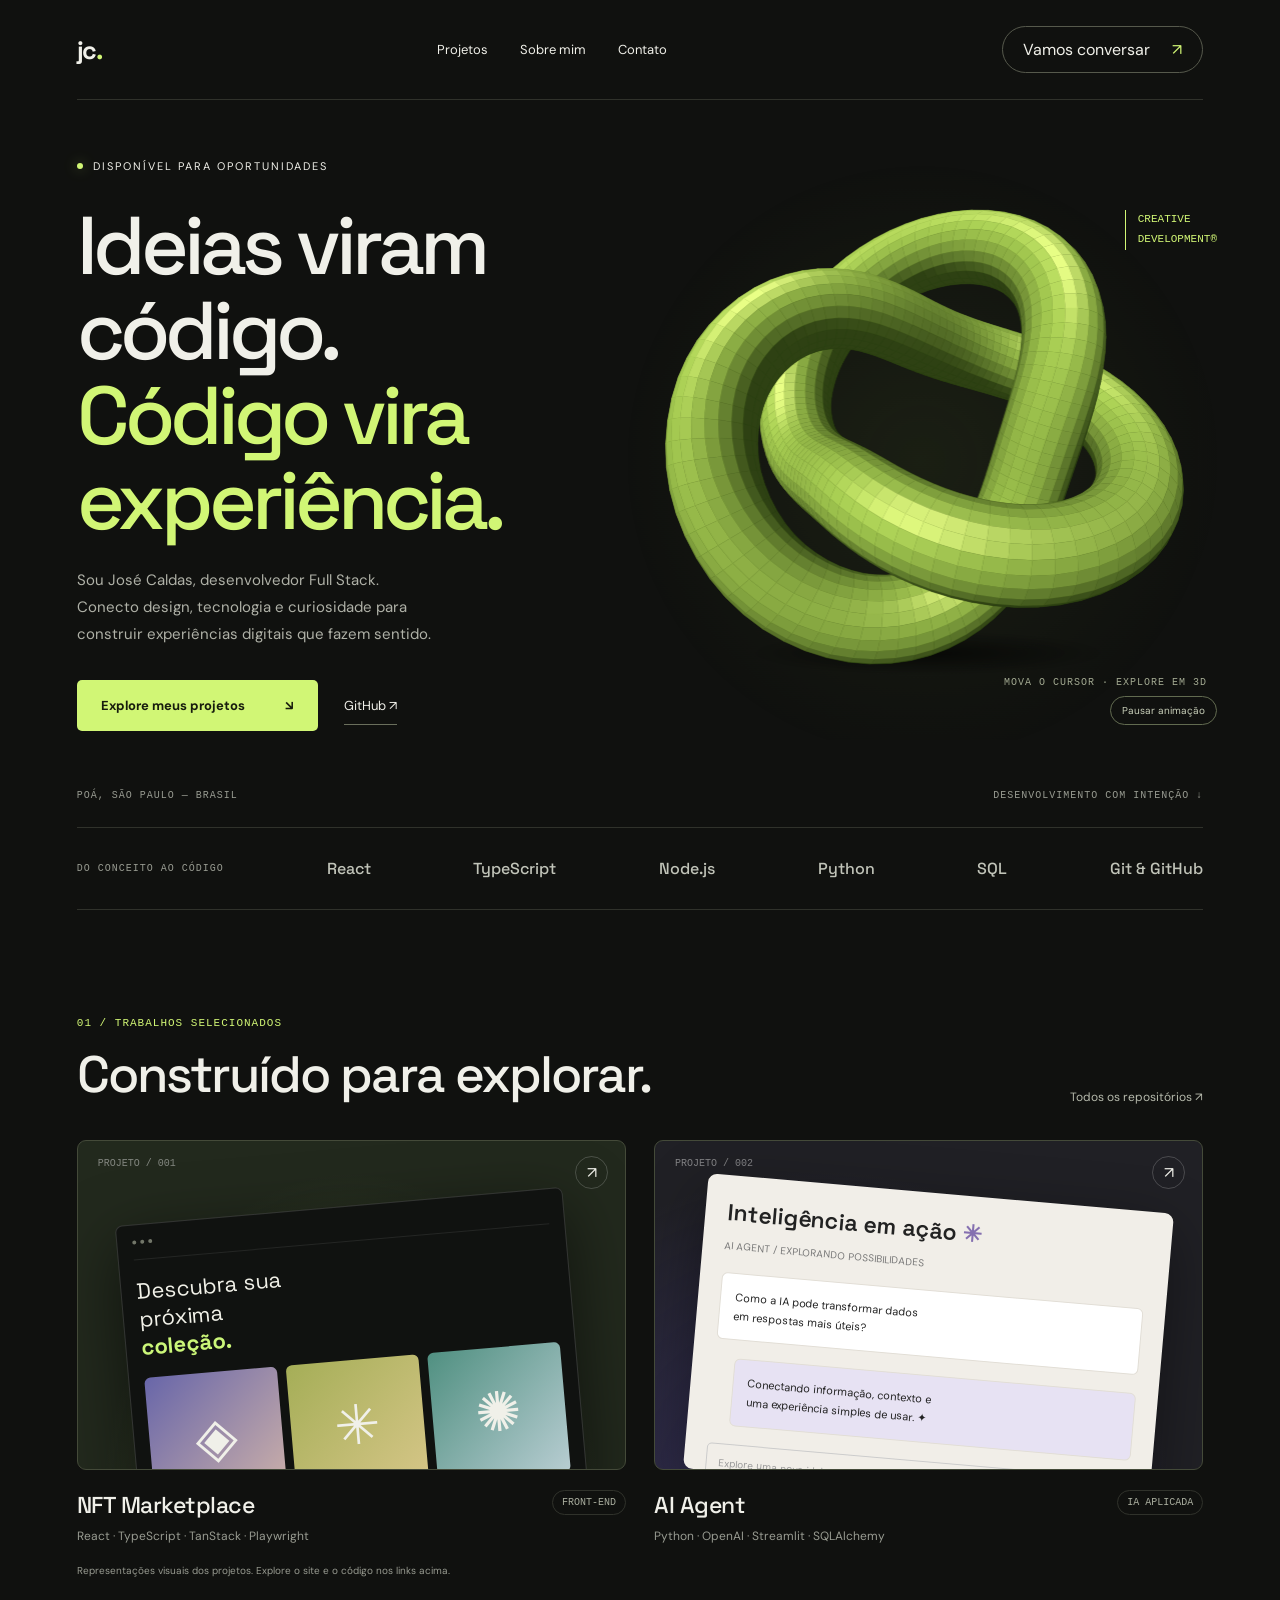
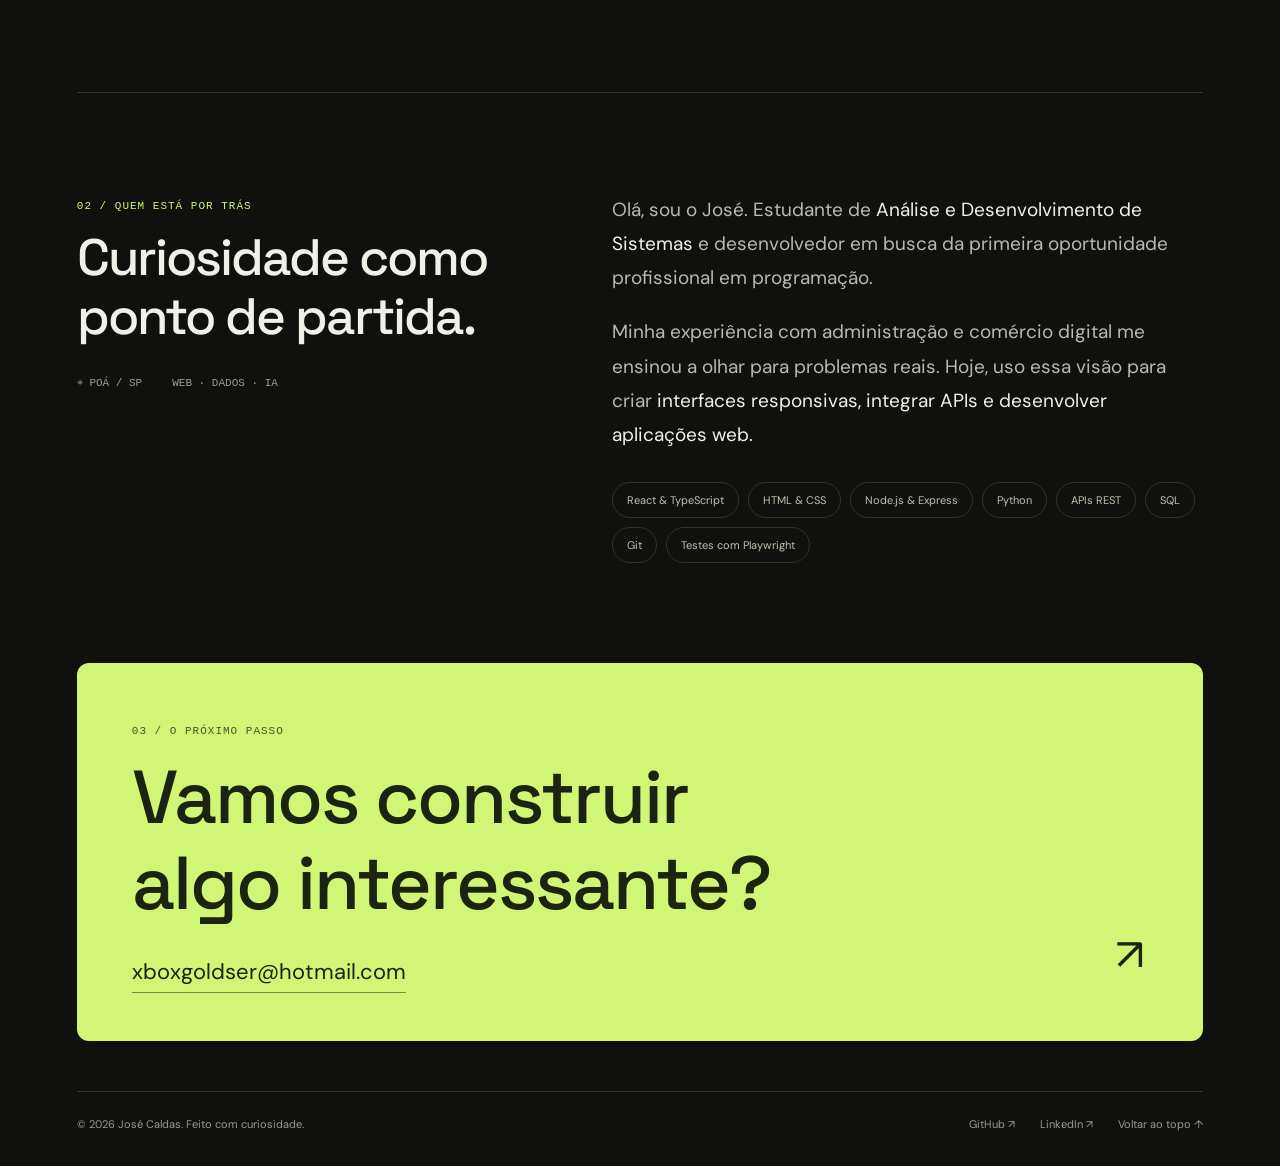
==== index.html @ a92ed11c "Adiciona portfólio pessoal" ====
<!doctype html><html lang="pt-BR"><head><meta charset="UTF-8"><meta name="viewport" content="width=device-width,initial-scale=1"><meta name="description" content="José Caldas, desenvolvedor Full Stack. Interfaces, aplicações web e inteligência artificial."><title>José Caldas — Código com personalidade</title><link rel="stylesheet" href="styles.css"></head><body><div class="wrap"><header><a href="#" class="logo" aria-label="José Caldas início">jc<span>.</span></a><nav aria-label="Principal"><a href="#projetos">Projetos</a><a href="#sobre">Sobre mim</a><a href="#contato">Contato</a></nav><a class="talk" href="mailto:xboxgoldser@hotmail.com">Vamos conversar <span>↗</span></a></header><main><section class="hero"><div class="hero-copy"><div class="eyebrow"><i class="dot"></i> Disponível para oportunidades</div><h1>Ideias viram<br>código.<br><em>Código vira<br>experiência.</em></h1><p class="intro">Sou José Caldas, desenvolvedor Full Stack.<br>Conecto design, tecnologia e curiosidade para<br>construir experiências digitais que fazem sentido.</p><div class="actions"><a href="#projetos" class="primary">Explore meus projetos <span>↘</span></a><a class="textlink" href="https://github.com/JoseCaldinhas" target="_blank" rel="noopener">GitHub ↗</a></div></div><div class="scene"><canvas id="sculpture" aria-label="Escultura tridimensional verde que gira e acompanha o movimento do mouse" role="img"></canvas><div class="scene-tag">CREATIVE<br>DEVELOPMENT®</div><div class="orbit-label">MOVA O CURSOR · EXPLORE EM 3D</div><button class="motion" id="motion" aria-pressed="false">Pausar animação</button></div></section><div class="hero-bottom"><span>POÁ, SÃO PAULO — BRASIL</span><span>DESENVOLVIMENTO COM INTENÇÃO ↓</span></div><div class="techbar"><span>DO CONCEITO AO CÓDIGO</span><span>React</span><span>TypeScript</span><span>Node.js</span><span>Python</span><span>SQL</span><span>Git & GitHub</span></div><section id="projetos" class="section reveal"><div class="section-head"><div><span class="kicker">01 / TRABALHOS SELECIONADOS</span><h2>Construído para explorar.</h2></div><a href="https://github.com/JoseCaldinhas" target="_blank" rel="noopener">Todos os repositórios ↗</a></div><div class="projects"><a class="project" href="https://jungle-gaming-nft-marketplace.vercel.app/?page=1" target="_blank" rel="noopener"><div class="art art-one"><span class="number">PROJETO / 001</span><span class="project-arrow">↗</span><div class="mini-browser"><div class="browser-bar"><i></i><i></i><i></i></div><div class="mini-title">Descubra sua<br>próxima <b>coleção.</b></div><div class="nfts"><div class="nft">◈</div><div class="nft">✳</div><div class="nft">✺</div></div></div></div><div class="project-info"><div><h3>NFT Marketplace</h3><p>React · TypeScript · TanStack · Playwright</p></div><span>FRONT-END</span></div></a><a class="project" href="https://github.com/JoseCaldinhas/Artefact_Ai_Agent_Test" target="_blank" rel="noopener"><div class="art art-two"><span class="number">PROJETO / 002</span><span class="project-arrow">↗</span><div class="agent-ui"><h3>Inteligência em ação<span style="color:#8570b0"> ✳</span></h3><small>AI AGENT / EXPLORANDO POSSIBILIDADES</small><div class="chat">Como a IA pode transformar dados<br>em respostas mais úteis?</div><div class="chat purple">Conectando informação, contexto e<br>uma experiência simples de usar. ✦</div><div class="chat-input">Explore uma nova ideia… <span style="float:right">↑</span></div></div></div><div class="project-info"><div><h3>AI Agent</h3><p>Python · OpenAI · Streamlit · SQLAlchemy</p></div><span>IA APLICADA</span></div></a></div><p class="project-note">Representações visuais dos projetos. Explore o site e o código nos links acima.</p></section><section id="sobre" class="section about reveal"><div><span class="kicker">02 / QUEM ESTÁ POR TRÁS</span><h2>Curiosidade como<br>ponto de partida.</h2><div class="detail"><span>⌖ POÁ / SP</span><span>WEB · DADOS · IA</span></div></div><div><p>Olá, sou o José. Estudante de <strong>Análise e Desenvolvimento de Sistemas</strong> e desenvolvedor em busca da primeira oportunidade profissional em programação.</p><p>Minha experiência com administração e comércio digital me ensinou a olhar para problemas reais. Hoje, uso essa visão para criar <strong>interfaces responsivas, integrar APIs e desenvolver aplicações web.</strong></p><div class="skills"><span>React & TypeScript</span><span>HTML & CSS</span><span>Node.js & Express</span><span>Python</span><span>APIs REST</span><span>SQL</span><span>Git</span><span>Testes com Playwright</span></div></div></section><section id="contato" class="contact reveal"><span class="kicker">03 / O PRÓXIMO PASSO</span><h2>Vamos construir<br>algo interessante?</h2><a class="mail" href="mailto:xboxgoldser@hotmail.com">xboxgoldser@hotmail.com</a><a href="mailto:xboxgoldser@hotmail.com" aria-label="Enviar email">↗</a></section></main><footer><span>© 2026 José Caldas. Feito com curiosidade.</span><div><a href="https://github.com/JoseCaldinhas" target="_blank" rel="noopener">GitHub ↗</a><a href="https://www.linkedin.com/in/josé-caldas-78349024b/" target="_blank" rel="noopener">LinkedIn ↗</a><a href="#">Voltar ao topo ↑</a></div></footer></div><dialog class="contact-dialog" id="contact-dialog" aria-labelledby="contact-title"><button class="dialog-close" aria-label="Fechar contato">×</button><span class="kicker">VAMOS CONVERSAR</span><h2 id="contact-title">Me envie um e-mail.</h2><p>Escolha onde quer escrever. O destinatário já estará preenchido:<br><strong>xboxgoldser@hotmail.com</strong></p><div class="contact-options"><a href="https://mail.google.com/mail/?view=cm&fs=1&to=xboxgoldser%40hotmail.com" target="_blank" rel="noopener">Escrever pelo Gmail ↗</a><a href="https://outlook.live.com/mail/0/deeplink/compose?to=xboxgoldser%40hotmail.com" target="_blank" rel="noopener">Escrever pelo Outlook ↗</a><a href="mailto:xboxgoldser@hotmail.com">Abrir aplicativo de e-mail ↗</a><button id="copy-email" type="button">Copiar endereço de e-mail</button></div><div class="copy-status" role="status" aria-live="polite"></div></dialog><script src="script.js"></script></body></html>
---- styles.css ----
@import url('https://fonts.googleapis.com/css2?family=DM+Sans:wght@400;500;600;700&family=Space+Grotesk:wght@400;500;600;700&display=swap');
:root{--bg:#10110f;--fg:#f0f0e9;--muted:#989b91;--lime:#d1f675;--line:#30322b}*{box-sizing:border-box}html{scroll-behavior:smooth;scroll-padding-top:90px}body{margin:0;background:var(--bg);color:var(--fg);font-family:'DM Sans',sans-serif}a{color:inherit;text-decoration:none}button{font:inherit}::selection{background:var(--lime);color:var(--bg)}.wrap{max-width:1380px;margin:auto;padding:0 6%}header{height:100px;display:flex;align-items:center;justify-content:space-between;border-bottom:1px solid var(--line)}.logo{font-family:'Space Grotesk';font-size:25px;font-weight:700;letter-spacing:-1.5px}.logo span{color:var(--lime)}nav{display:flex;gap:32px;font-size:13px}nav a:hover{color:var(--lime)}.talk{border:1px solid #56594c;border-radius:40px;padding:12px 20px}.talk span{color:var(--lime);margin-left:18px}.hero{min-height:690px;position:relative;display:grid;grid-template-columns:1.1fr 1fr;align-items:center}.hero-copy{z-index:2;pointer-events:none}.hero-copy a{pointer-events:auto}.eyebrow{font-size:11px;letter-spacing:2px;text-transform:uppercase;display:flex;align-items:center;gap:10px}.dot{width:6px;height:6px;border-radius:50%;background:var(--lime);box-shadow:0 0 14px #d1f67570}h1{font:500 clamp(55px,6.4vw,91px)/1.04 'Space Grotesk';letter-spacing:-5px;margin:30px 0 24px}h1 em{font-style:normal;color:var(--lime)}.intro{color:#afb1a7;font-size:15px;line-height:1.8;max-width:385px}.actions{display:flex;gap:26px;align-items:center;margin-top:32px;font-size:13px}.primary{background:var(--lime);color:#171c0d;padding:17px 24px;border-radius:5px;display:inline-flex;gap:40px;align-items:center;font-weight:700;transition:.2s}.primary:hover{background:#e2ff9b;transform:translateY(-3px)}.textlink{border-bottom:1px solid #6a6f5c;padding:10px 0}.scene{position:absolute;right:-3%;width:56%;height:620px;top:20px}.scene canvas{width:100%;height:100%;display:block;cursor:grab}.scene:active canvas{cursor:grabbing}.orbit-label{position:absolute;font:10px monospace;color:#a2a991;letter-spacing:1px;bottom:52px;right:30px}.scene-tag{position:absolute;right:20px;top:90px;font:11px monospace;color:var(--lime);border-left:1px solid var(--lime);padding-left:12px;line-height:1.8}.hero-bottom{display:flex;justify-content:space-between;font:10px monospace;letter-spacing:1px;color:var(--muted);border-bottom:1px solid var(--line);padding:0 0 26px}.techbar{display:flex;justify-content:space-between;gap:20px;padding:30px 0;color:#c1c4b9;font:500 16px 'Space Grotesk';border-bottom:1px solid var(--line)}.techbar span:first-child{color:var(--muted);font:10px monospace;letter-spacing:1px;align-self:center}.section{padding:100px 0}.section-head{display:flex;justify-content:space-between;align-items:end;margin-bottom:35px}.kicker{font:11px monospace;color:var(--lime);letter-spacing:1px}h2{font:500 clamp(35px,4vw,54px)/1.15 'Space Grotesk';letter-spacing:-2px;margin:15px 0 0}.section-head>a{font-size:12px;color:#b6baac}.projects{display:grid;grid-template-columns:1fr 1fr;gap:28px}.project{display:block;perspective:1000px}.art{height:330px;border:1px solid #444a39;border-radius:9px;position:relative;overflow:hidden;transition:transform .25s;transform-style:preserve-3d;background:#1e2319}.project:hover .art{transform:rotateX(3deg) rotateY(-4deg) translateY(-5px)}.art-one{background:radial-gradient(ellipse at 50% 120%,#7a8f4870,transparent 65%),#22291d}.art-two{background:radial-gradient(ellipse at 30% 110%,#4f449b80,transparent 65%),#202025}.number{position:absolute;top:17px;left:20px;font:10px monospace;color:#ffffff70}.project-arrow{position:absolute;right:17px;top:15px;border:1px solid #ffffff30;width:33px;height:33px;border-radius:50%;display:grid;place-items:center}.mini-browser{position:absolute;width:82%;left:9%;top:65px;border-radius:7px 7px 0 0;box-shadow:0 20px 65px #0008;background:#101210;transform:rotate(-5deg);padding:15px;border:1px solid #ffffff25}.browser-bar{display:flex;gap:4px;padding-bottom:15px;border-bottom:1px solid #ffffff15}.browser-bar i{width:4px;height:4px;background:#727669;border-radius:50%}.mini-title{font:22px 'Space Grotesk';max-width:180px;margin:17px 0;color:#f1f1e8}.mini-title b{color:#cbf679}.nfts{display:flex;gap:9px}.nft{height:130px;flex:1;border-radius:6px;background:linear-gradient(135deg,#6866a9,#cfb2a9);display:grid;place-items:center;font-size:55px}.nft:nth-child(2){background:linear-gradient(135deg,#a5ae57,#d6c688)}.nft:nth-child(3){background:linear-gradient(135deg,#509081,#b8cdd2)}.agent-ui{position:absolute;inset:52px 40px -20px;background:#f1eee8;border-radius:9px;transform:rotate(5deg);color:#222;box-shadow:0 20px 60px #0006;padding:22px}.agent-ui h3{font:600 23px 'Space Grotesk';margin:0 0 6px}.agent-ui small{font-size:10px;color:#777}.chat{font-size:11px;padding:14px;background:#fff;border:1px solid #e2ded6;border-radius:6px;margin-top:18px;line-height:1.7}.chat.purple{background:#e7e2f3;margin-left:20px}.chat-input{border:1px solid #ccc;padding:12px;border-radius:5px;margin-top:18px;font-size:10px;color:#999}.project-info{display:flex;justify-content:space-between;align-items:start;padding:20px 0}.project-info h3{margin:0 0 8px;font:500 23px 'Space Grotesk';letter-spacing:-.5px}.project-info p{margin:0;color:var(--muted);font-size:12px}.project-info>span{font:10px monospace;border:1px solid var(--line);padding:6px 9px;border-radius:20px;color:#a9ad9e}.project-note{font-size:10px;color:var(--muted);margin:0 0 15px}.about{border-top:1px solid var(--line);display:grid;grid-template-columns:1fr 1.3fr;gap:80px}.about p{font-size:19px;line-height:1.8;color:#b7baae;margin:0 0 20px}.about p strong{font-weight:400;color:var(--fg)}.skills{display:flex;gap:9px;flex-wrap:wrap;margin-top:30px}.skills span{padding:10px 14px;border:1px solid var(--line);border-radius:30px;font-size:11px;color:#bdc3b0}.detail{display:flex;gap:30px;margin-top:30px;font:11px monospace;color:var(--muted)}.contact{background:var(--lime);color:#1c2411;border-radius:12px;padding:55px;position:relative;overflow:hidden;margin-bottom:50px}.contact .kicker{color:#46562b}.contact h2{font-size:clamp(40px,6vw,75px);max-width:780px;margin:15px 0 30px}.contact a.mail{font-size:clamp(14px,2vw,22px);border-bottom:1px solid #758b48;padding-bottom:6px}.contact>a:last-child{position:absolute;right:60px;bottom:57px;font-size:45px}footer{display:flex;justify-content:space-between;padding:25px 0 35px;color:var(--muted);font-size:11px;border-top:1px solid var(--line)}footer div{display:flex;gap:25px}.reveal{opacity:0;transform:translateY(20px);transition:.7s}.reveal.visible{opacity:1;transform:none}a:focus-visible,button:focus-visible{outline:2px solid var(--lime);outline-offset:6px}.motion{background:transparent;border:1px solid #626b50;color:#c9d0ba;border-radius:20px;padding:7px 11px;cursor:pointer;font-size:10px;position:absolute;bottom:15px;right:20px}.contact a:focus-visible{outline-color:#222}
@media(min-width:1500px){.hero{min-height:760px}}@media(max-width:800px){header{height:80px}nav{gap:18px}nav a:nth-child(3){display:none}.talk{display:none}.hero{min-height:900px;display:block;padding-top:65px}h1{font-size:65px;letter-spacing:-3px}.scene{top:410px;height:460px;width:100%;right:0}.scene-tag{top:60px}.hero-bottom{font-size:8px}.techbar{flex-wrap:wrap;justify-content:center;font-size:13px}.techbar span:first-child{width:100%;text-align:center}.projects{grid-template-columns:1fr}.section{padding:65px 0}.section-head{align-items:start;gap:20px}.section-head>a{max-width:90px;line-height:1.7}.about{grid-template-columns:1fr;gap:30px}.about p{font-size:17px}.contact{padding:30px}.contact>a:last-child{right:28px;bottom:20px;font-size:28px}footer{gap:20px;flex-wrap:wrap}.art{height:320px}}@media(prefers-reduced-motion:reduce){html{scroll-behavior:auto}.reveal{opacity:1;transform:none}*{transition:none!important}}

.contact-dialog{background:#1b1e17;color:var(--fg);border:1px solid #515b3d;border-radius:14px;padding:32px;width:min(460px,calc(100% - 32px));box-shadow:0 24px 100px #0009}.contact-dialog::backdrop{background:#000b;backdrop-filter:blur(5px)}.contact-dialog h2{font-size:30px;letter-spacing:-1px;margin:10px 0 15px}.contact-dialog p{color:#b7baae;font-size:14px;line-height:1.7;overflow-wrap:anywhere}.contact-options{display:grid;gap:10px;margin:24px 0 15px}.contact-options a,.contact-options button{display:block;text-align:center;padding:13px;border:1px solid #515b3d;border-radius:6px;background:transparent;color:var(--fg);cursor:pointer;font-size:14px}.contact-options a:first-child{background:var(--lime);color:#18200d}.dialog-close{float:right;background:none;color:var(--fg);border:0;font-size:24px;cursor:pointer}.copy-status{min-height:24px;font-size:12px;color:var(--lime)}
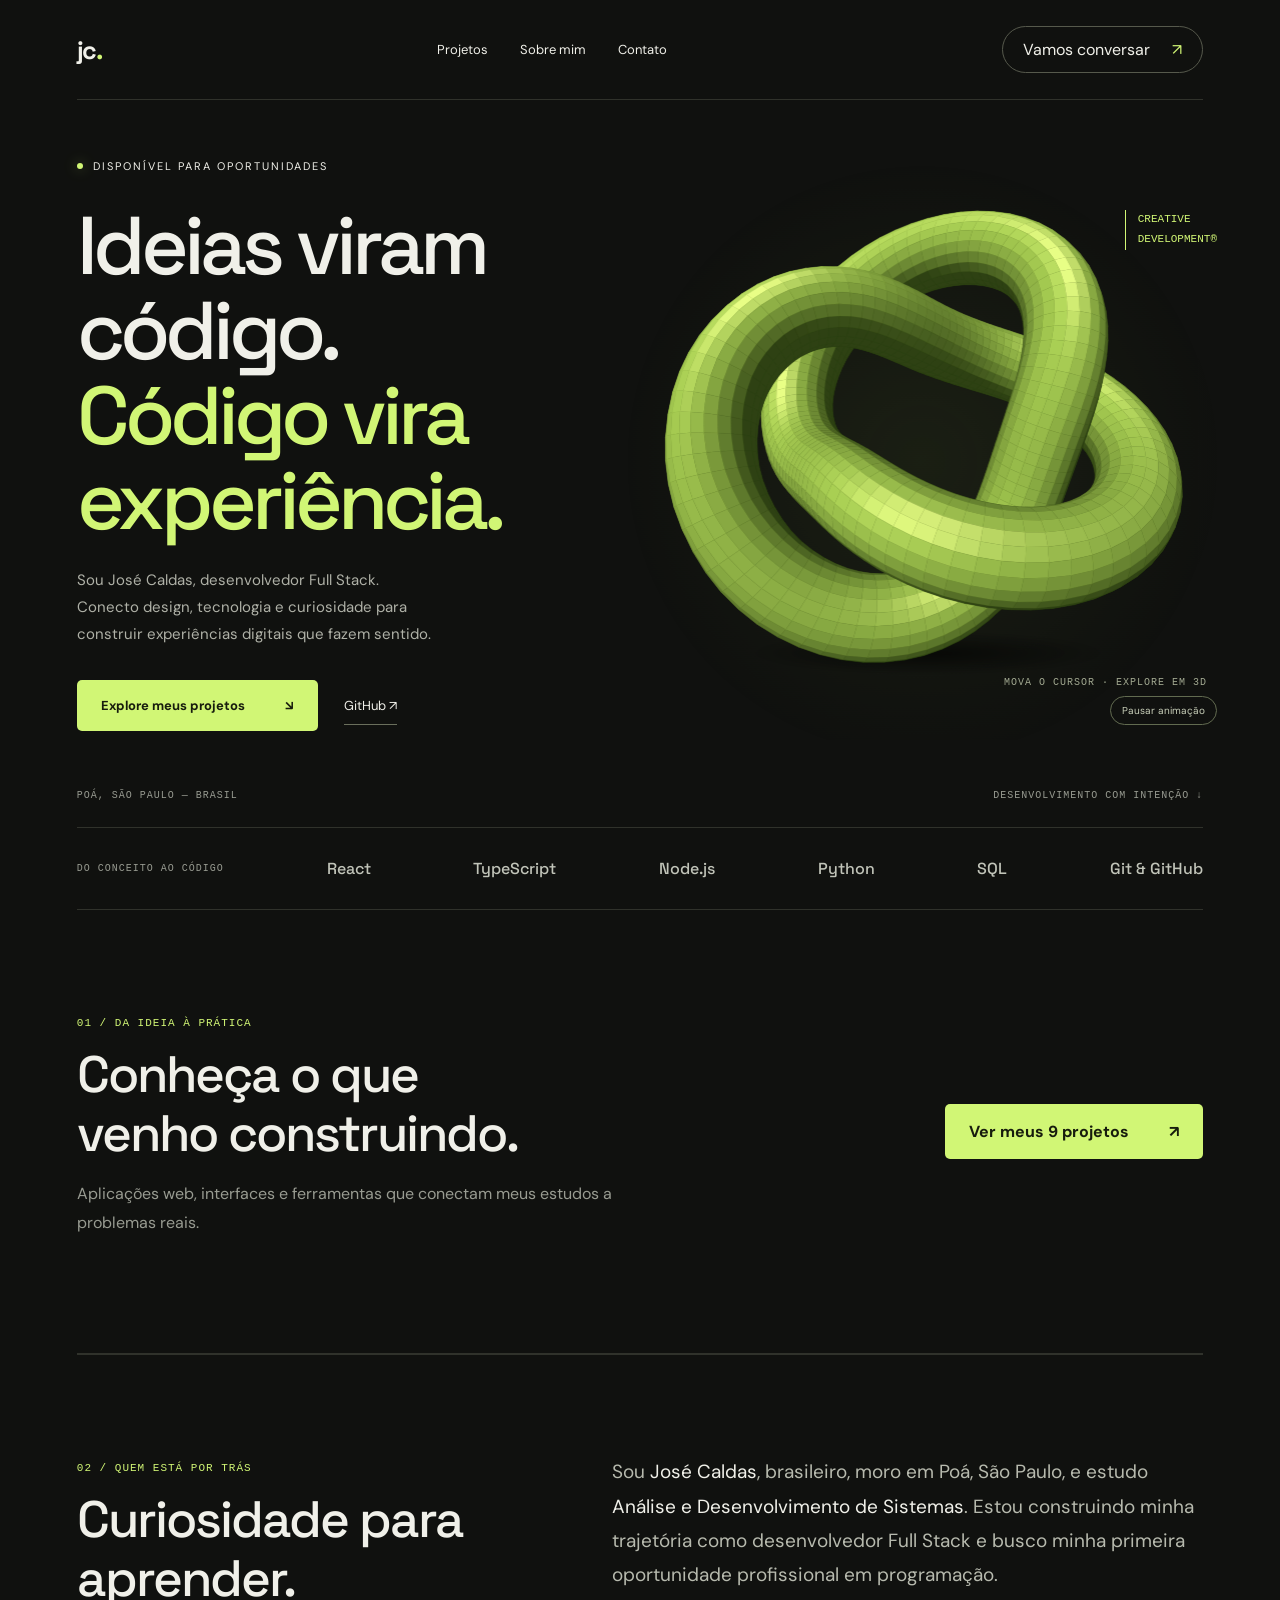
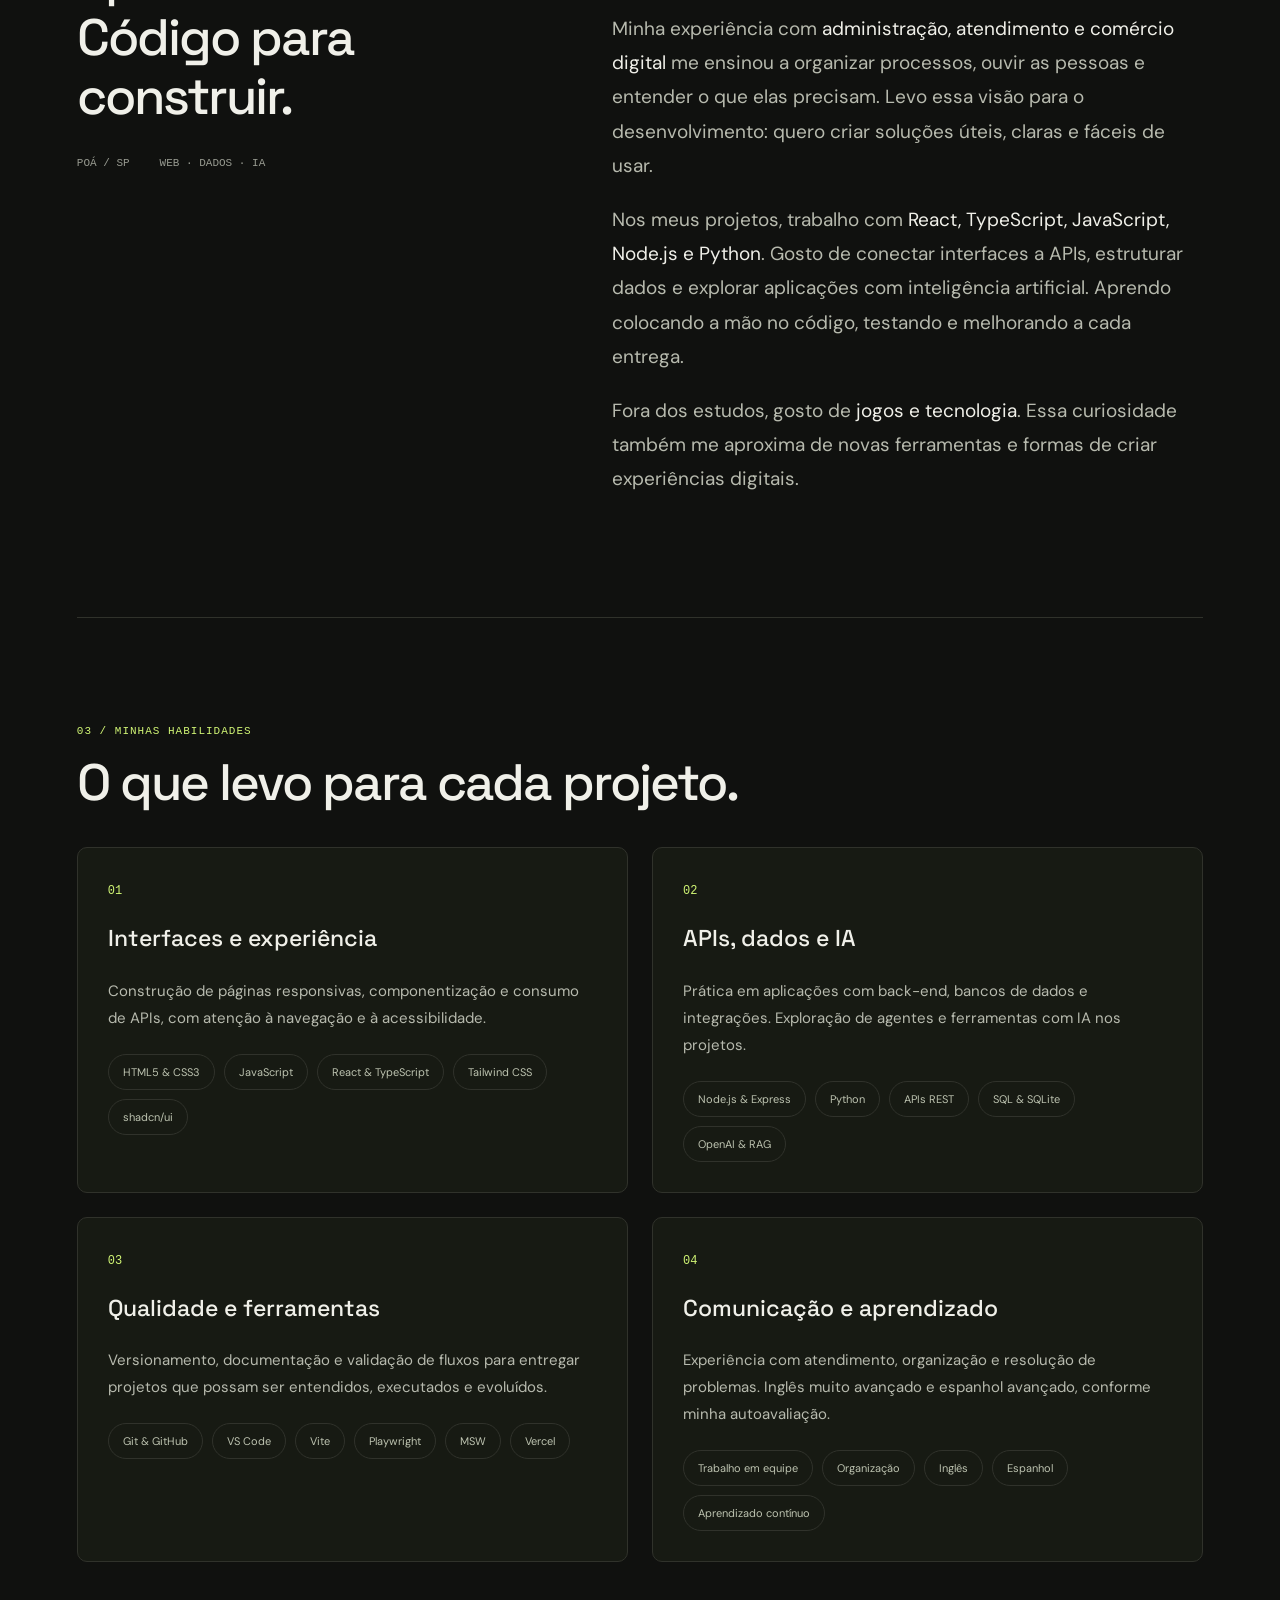
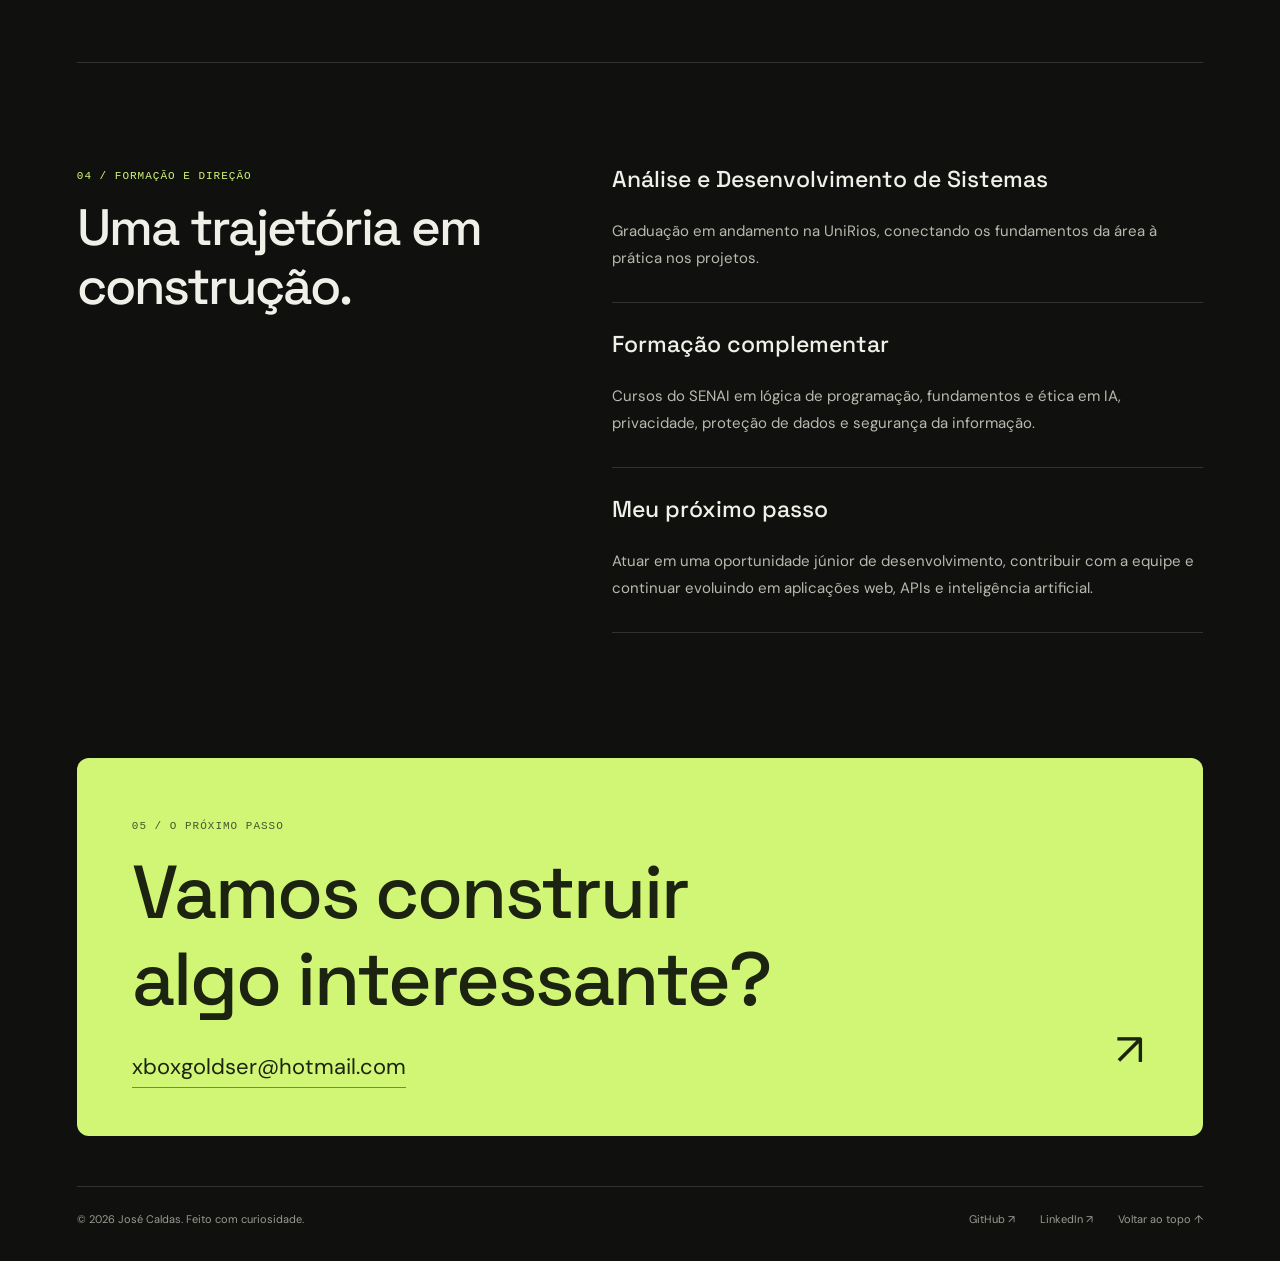
==== commit f1049576: "Atualizacao Portfolio" ====
--- a/index.html
+++ b/index.html
@@ -1 +1,290 @@
-<!doctype html><html lang="pt-BR"><head><meta charset="UTF-8"><meta name="viewport" content="width=device-width,initial-scale=1"><meta name="description" content="José Caldas, desenvolvedor Full Stack. Interfaces, aplicações web e inteligência artificial."><title>José Caldas — Código com personalidade</title><link rel="stylesheet" href="styles.css"></head><body><div class="wrap"><header><a href="#" class="logo" aria-label="José Caldas início">jc<span>.</span></a><nav aria-label="Principal"><a href="#projetos">Projetos</a><a href="#sobre">Sobre mim</a><a href="#contato">Contato</a></nav><a class="talk" href="mailto:xboxgoldser@hotmail.com">Vamos conversar <span>↗</span></a></header><main><section class="hero"><div class="hero-copy"><div class="eyebrow"><i class="dot"></i> Disponível para oportunidades</div><h1>Ideias viram<br>código.<br><em>Código vira<br>experiência.</em></h1><p class="intro">Sou José Caldas, desenvolvedor Full Stack.<br>Conecto design, tecnologia e curiosidade para<br>construir experiências digitais que fazem sentido.</p><div class="actions"><a href="#projetos" class="primary">Explore meus projetos <span>↘</span></a><a class="textlink" href="https://github.com/JoseCaldinhas" target="_blank" rel="noopener">GitHub ↗</a></div></div><div class="scene"><canvas id="sculpture" aria-label="Escultura tridimensional verde que gira e acompanha o movimento do mouse" role="img"></canvas><div class="scene-tag">CREATIVE<br>DEVELOPMENT®</div><div class="orbit-label">MOVA O CURSOR · EXPLORE EM 3D</div><button class="motion" id="motion" aria-pressed="false">Pausar animação</button></div></section><div class="hero-bottom"><span>POÁ, SÃO PAULO — BRASIL</span><span>DESENVOLVIMENTO COM INTENÇÃO ↓</span></div><div class="techbar"><span>DO CONCEITO AO CÓDIGO</span><span>React</span><span>TypeScript</span><span>Node.js</span><span>Python</span><span>SQL</span><span>Git & GitHub</span></div><section id="projetos" class="section reveal"><div class="section-head"><div><span class="kicker">01 / TRABALHOS SELECIONADOS</span><h2>Construído para explorar.</h2></div><a href="https://github.com/JoseCaldinhas" target="_blank" rel="noopener">Todos os repositórios ↗</a></div><div class="projects"><a class="project" href="https://jungle-gaming-nft-marketplace.vercel.app/?page=1" target="_blank" rel="noopener"><div class="art art-one"><span class="number">PROJETO / 001</span><span class="project-arrow">↗</span><div class="mini-browser"><div class="browser-bar"><i></i><i></i><i></i></div><div class="mini-title">Descubra sua<br>próxima <b>coleção.</b></div><div class="nfts"><div class="nft">◈</div><div class="nft">✳</div><div class="nft">✺</div></div></div></div><div class="project-info"><div><h3>NFT Marketplace</h3><p>React · TypeScript · TanStack · Playwright</p></div><span>FRONT-END</span></div></a><a class="project" href="https://github.com/JoseCaldinhas/Artefact_Ai_Agent_Test" target="_blank" rel="noopener"><div class="art art-two"><span class="number">PROJETO / 002</span><span class="project-arrow">↗</span><div class="agent-ui"><h3>Inteligência em ação<span style="color:#8570b0"> ✳</span></h3><small>AI AGENT / EXPLORANDO POSSIBILIDADES</small><div class="chat">Como a IA pode transformar dados<br>em respostas mais úteis?</div><div class="chat purple">Conectando informação, contexto e<br>uma experiência simples de usar. ✦</div><div class="chat-input">Explore uma nova ideia… <span style="float:right">↑</span></div></div></div><div class="project-info"><div><h3>AI Agent</h3><p>Python · OpenAI · Streamlit · SQLAlchemy</p></div><span>IA APLICADA</span></div></a></div><p class="project-note">Representações visuais dos projetos. Explore o site e o código nos links acima.</p></section><section id="sobre" class="section about reveal"><div><span class="kicker">02 / QUEM ESTÁ POR TRÁS</span><h2>Curiosidade como<br>ponto de partida.</h2><div class="detail"><span>⌖ POÁ / SP</span><span>WEB · DADOS · IA</span></div></div><div><p>Olá, sou o José. Estudante de <strong>Análise e Desenvolvimento de Sistemas</strong> e desenvolvedor em busca da primeira oportunidade profissional em programação.</p><p>Minha experiência com administração e comércio digital me ensinou a olhar para problemas reais. Hoje, uso essa visão para criar <strong>interfaces responsivas, integrar APIs e desenvolver aplicações web.</strong></p><div class="skills"><span>React & TypeScript</span><span>HTML & CSS</span><span>Node.js & Express</span><span>Python</span><span>APIs REST</span><span>SQL</span><span>Git</span><span>Testes com Playwright</span></div></div></section><section id="contato" class="contact reveal"><span class="kicker">03 / O PRÓXIMO PASSO</span><h2>Vamos construir<br>algo interessante?</h2><a class="mail" href="mailto:xboxgoldser@hotmail.com">xboxgoldser@hotmail.com</a><a href="mailto:xboxgoldser@hotmail.com" aria-label="Enviar email">↗</a></section></main><footer><span>© 2026 José Caldas. Feito com curiosidade.</span><div><a href="https://github.com/JoseCaldinhas" target="_blank" rel="noopener">GitHub ↗</a><a href="https://www.linkedin.com/in/josé-caldas-78349024b/" target="_blank" rel="noopener">LinkedIn ↗</a><a href="#">Voltar ao topo ↑</a></div></footer></div><dialog class="contact-dialog" id="contact-dialog" aria-labelledby="contact-title"><button class="dialog-close" aria-label="Fechar contato">×</button><span class="kicker">VAMOS CONVERSAR</span><h2 id="contact-title">Me envie um e-mail.</h2><p>Escolha onde quer escrever. O destinatário já estará preenchido:<br><strong>xboxgoldser@hotmail.com</strong></p><div class="contact-options"><a href="https://mail.google.com/mail/?view=cm&fs=1&to=xboxgoldser%40hotmail.com" target="_blank" rel="noopener">Escrever pelo Gmail ↗</a><a href="https://outlook.live.com/mail/0/deeplink/compose?to=xboxgoldser%40hotmail.com" target="_blank" rel="noopener">Escrever pelo Outlook ↗</a><a href="mailto:xboxgoldser@hotmail.com">Abrir aplicativo de e-mail ↗</a><button id="copy-email" type="button">Copiar endereço de e-mail</button></div><div class="copy-status" role="status" aria-live="polite"></div></dialog><script src="script.js"></script></body></html>
+<!doctype html>
+<html lang="pt-BR">
+  <head>
+    <meta charset="UTF-8" />
+    <meta name="viewport" content="width=device-width,initial-scale=1" />
+    <meta
+      name="description"
+      content="José Caldas, desenvolvedor Full Stack. Interfaces, aplicações web e inteligência artificial."
+    />
+    <title>José Caldas — Código com personalidade</title>
+    <link rel="stylesheet" href="styles.css" />
+  </head>
+  <body>
+    <div class="wrap">
+      <header>
+        <a href="#" class="logo" aria-label="José Caldas início"
+          >jc<span>.</span>
+        </a>
+        <nav aria-label="Principal">
+          <a href="projetos.html">Projetos</a>
+          <a href="#sobre">Sobre mim</a>
+          <a href="#contato">Contato</a>
+        </nav>
+        <a class="talk" href="mailto:xboxgoldser@hotmail.com"
+          >Vamos conversar <span>↗</span>
+        </a>
+      </header>
+      <main>
+        <section class="hero">
+          <div class="hero-copy">
+            <div class="eyebrow">
+              <i class="dot"> </i> Disponível para oportunidades
+            </div>
+            <h1>
+              Ideias viram<br />código.<br />
+              <em>Código vira<br />experiência.</em>
+            </h1>
+            <p class="intro">
+              Sou José Caldas, desenvolvedor Full Stack.<br />Conecto design,
+              tecnologia e curiosidade para<br />construir experiências digitais
+              que fazem sentido.
+            </p>
+            <div class="actions">
+              <a href="projetos.html" class="primary"
+                >Explore meus projetos <span>↘</span>
+              </a>
+              <a
+                class="textlink"
+                href="https://github.com/JoseCaldinhas"
+                target="_blank"
+                rel="noopener"
+                >GitHub ↗</a
+              >
+            </div>
+          </div>
+          <div class="scene">
+            <canvas
+              id="sculpture"
+              aria-label="Escultura tridimensional verde que gira e acompanha o movimento do mouse"
+              role="img"
+            >
+            </canvas>
+            <div class="scene-tag">CREATIVE<br />DEVELOPMENT®</div>
+            <div class="orbit-label">MOVA O CURSOR · EXPLORE EM 3D</div>
+            <button class="motion" id="motion" aria-pressed="false">
+              Pausar animação
+            </button>
+          </div>
+        </section>
+        <div class="hero-bottom">
+          <span>POÁ, SÃO PAULO — BRASIL</span>
+          <span>DESENVOLVIMENTO COM INTENÇÃO ↓</span>
+        </div>
+        <div class="techbar">
+          <span>DO CONCEITO AO CÓDIGO</span>
+          <span>React</span>
+          <span>TypeScript</span>
+          <span>Node.js</span>
+          <span>Python</span>
+          <span>SQL</span>
+          <span>Git & GitHub</span>
+        </div>
+        <section class="section project-invitation">
+          <div>
+            <span class="kicker">01 / DA IDEIA À PRÁTICA</span>
+            <h2>Conheça o que<br />venho construindo.</h2>
+            <p>
+              Aplicações web, interfaces e ferramentas que conectam meus estudos
+              a problemas reais.
+            </p>
+          </div>
+          <a class="primary" href="projetos.html"
+            >Ver meus 9 projetos <span>↗</span></a
+          >
+        </section>
+        <section id="sobre" class="section about reveal">
+          <div>
+            <span class="kicker">02 / QUEM ESTÁ POR TRÁS</span>
+            <h2>Curiosidade para aprender.<br />Código para construir.</h2>
+            <div class="detail">
+              <span>POÁ / SP</span><span>WEB · DADOS · IA</span>
+            </div>
+          </div>
+          <div>
+            <p>
+              Sou <strong>José Caldas</strong>, brasileiro, moro em Poá, São
+              Paulo, e estudo
+              <strong>Análise e Desenvolvimento de Sistemas</strong>. Estou
+              construindo minha trajetória como desenvolvedor Full Stack e busco
+              minha primeira oportunidade profissional em programação.
+            </p>
+            <p>
+              Minha experiência com
+              <strong>administração, atendimento e comércio digital</strong> me
+              ensinou a organizar processos, ouvir as pessoas e entender o que
+              elas precisam. Levo essa visão para o desenvolvimento: quero criar
+              soluções úteis, claras e fáceis de usar.
+            </p>
+            <p>
+              Nos meus projetos, trabalho com
+              <strong>React, TypeScript, JavaScript, Node.js e Python</strong>.
+              Gosto de conectar interfaces a APIs, estruturar dados e explorar
+              aplicações com inteligência artificial. Aprendo colocando a mão no
+              código, testando e melhorando a cada entrega.
+            </p>
+            <p>
+              Fora dos estudos, gosto de <strong>jogos e tecnologia</strong>.
+              Essa curiosidade também me aproxima de novas ferramentas e formas
+              de criar experiências digitais.
+            </p>
+          </div>
+        </section>
+        <section class="section capabilities">
+          <div class="section-head">
+            <div>
+              <span class="kicker">03 / MINHAS HABILIDADES</span>
+              <h2>O que levo para cada projeto.</h2>
+            </div>
+          </div>
+          <div class="capability-grid">
+            <article>
+              <span class="skill-index">01</span>
+              <h3>Interfaces e experiência</h3>
+              <p>
+                Construção de páginas responsivas, componentização e consumo de
+                APIs, com atenção à navegação e à acessibilidade.
+              </p>
+              <div class="skills">
+                <span>HTML5 & CSS3</span><span>JavaScript</span
+                ><span>React & TypeScript</span><span>Tailwind CSS</span
+                ><span>shadcn/ui</span>
+              </div>
+            </article>
+            <article>
+              <span class="skill-index">02</span>
+              <h3>APIs, dados e IA</h3>
+              <p>
+                Prática em aplicações com back-end, bancos de dados e
+                integrações. Exploração de agentes e ferramentas com IA nos
+                projetos.
+              </p>
+              <div class="skills">
+                <span>Node.js & Express</span><span>Python</span
+                ><span>APIs REST</span><span>SQL & SQLite</span
+                ><span>OpenAI & RAG</span>
+              </div>
+            </article>
+            <article>
+              <span class="skill-index">03</span>
+              <h3>Qualidade e ferramentas</h3>
+              <p>
+                Versionamento, documentação e validação de fluxos para entregar
+                projetos que possam ser entendidos, executados e evoluídos.
+              </p>
+              <div class="skills">
+                <span>Git & GitHub</span><span>VS Code</span><span>Vite</span
+                ><span>Playwright</span><span>MSW</span><span>Vercel</span>
+              </div>
+            </article>
+            <article>
+              <span class="skill-index">04</span>
+              <h3>Comunicação e aprendizado</h3>
+              <p>
+                Experiência com atendimento, organização e resolução de
+                problemas. Inglês muito avançado e espanhol avançado, conforme
+                minha autoavaliação.
+              </p>
+              <div class="skills">
+                <span>Trabalho em equipe</span><span>Organização</span
+                ><span>Inglês</span><span>Espanhol</span
+                ><span>Aprendizado contínuo</span>
+              </div>
+            </article>
+          </div>
+        </section>
+        <section class="section learning">
+          <div>
+            <span class="kicker">04 / FORMAÇÃO E DIREÇÃO</span>
+            <h2>Uma trajetória em construção.</h2>
+          </div>
+          <div>
+            <article>
+              <h3>Análise e Desenvolvimento de Sistemas</h3>
+              <p>
+                Graduação em andamento na UniRios, conectando os fundamentos da
+                área à prática nos projetos.
+              </p>
+            </article>
+            <article>
+              <h3>Formação complementar</h3>
+              <p>
+                Cursos do SENAI em lógica de programação, fundamentos e ética em
+                IA, privacidade, proteção de dados e segurança da informação.
+              </p>
+            </article>
+            <article>
+              <h3>Meu próximo passo</h3>
+              <p>
+                Atuar em uma oportunidade júnior de desenvolvimento, contribuir
+                com a equipe e continuar evoluindo em aplicações web, APIs e
+                inteligência artificial.
+              </p>
+            </article>
+          </div>
+        </section>
+        <section id="contato" class="contact reveal">
+          <span class="kicker">05 / O PRÓXIMO PASSO</span>
+          <h2>Vamos construir<br />algo interessante?</h2>
+          <a class="mail" href="mailto:xboxgoldser@hotmail.com"
+            >xboxgoldser@hotmail.com</a
+          >
+          <a href="mailto:xboxgoldser@hotmail.com" aria-label="Enviar email"
+            >↗</a
+          >
+        </section>
+      </main>
+      <footer>
+        <span>© 2026 José Caldas. Feito com curiosidade.</span>
+        <div>
+          <a
+            href="https://github.com/JoseCaldinhas"
+            target="_blank"
+            rel="noopener"
+            >GitHub ↗</a
+          >
+          <a
+            href="https://www.linkedin.com/in/josé-caldas-78349024b/"
+            target="_blank"
+            rel="noopener"
+            >LinkedIn ↗</a
+          >
+          <a href="#">Voltar ao topo ↑</a>
+        </div>
+      </footer>
+    </div>
+    <dialog
+      class="contact-dialog"
+      id="contact-dialog"
+      aria-labelledby="contact-title"
+    >
+      <button class="dialog-close" aria-label="Fechar contato">×</button>
+      <span class="kicker">VAMOS CONVERSAR</span>
+      <h2 id="contact-title">Me envie um e-mail.</h2>
+      <p>
+        Escolha onde quer escrever. O destinatário já estará preenchido:<br />
+        <strong>xboxgoldser@hotmail.com</strong>
+      </p>
+      <div class="contact-options">
+        <a
+          href="https://mail.google.com/mail/?view=cm&fs=1&to=xboxgoldser%40hotmail.com"
+          target="_blank"
+          rel="noopener"
+          >Escrever pelo Gmail ↗</a
+        >
+        <a
+          href="https://outlook.live.com/mail/0/deeplink/compose?to=xboxgoldser%40hotmail.com"
+          target="_blank"
+          rel="noopener"
+          >Escrever pelo Outlook ↗</a
+        >
+        <a href="mailto:xboxgoldser@hotmail.com"
+          >Abrir aplicativo de e-mail ↗</a
+        >
+        <button id="copy-email" type="button">Copiar endereço de e-mail</button>
+      </div>
+      <div class="copy-status" role="status" aria-live="polite"></div>
+    </dialog>
+    <script src="script.js"></script>
+  </body>
+</html>
--- a/styles.css
+++ b/styles.css
@@ -1,6 +1,853 @@
+@import url("https://fonts.googleapis.com/css2?family=DM+Sans:wght@400;500;600;700&family=Space+Grotesk:wght@400;500;600;700&display=swap");
+:root {
+  --bg: #10110f;
+  --fg: #f0f0e9;
+  --muted: #989b91;
+  --lime: #d1f675;
+  --line: #30322b;
+}
+* {
+  box-sizing: border-box;
+}
+html {
+  scroll-behavior: smooth;
+  scroll-padding-top: 90px;
+}
+body {
+  margin: 0;
+  background: var(--bg);
+  color: var(--fg);
+  font-family: "DM Sans", sans-serif;
+}
+a {
+  color: inherit;
+  text-decoration: none;
+}
+button {
+  font: inherit;
+}
+::selection {
+  background: var(--lime);
+  color: var(--bg);
+}
+.wrap {
+  max-width: 1380px;
+  margin: auto;
+  padding: 0 6%;
+}
+header {
+  height: 100px;
+  display: flex;
+  align-items: center;
+  justify-content: space-between;
+  border-bottom: 1px solid var(--line);
+}
+.logo {
+  font-family: "Space Grotesk";
+  font-size: 25px;
+  font-weight: 700;
+  letter-spacing: -1.5px;
+}
+.logo span {
+  color: var(--lime);
+}
+nav {
+  display: flex;
+  gap: 32px;
+  font-size: 13px;
+}
+nav a:hover {
+  color: var(--lime);
+}
+.talk {
+  border: 1px solid #56594c;
+  border-radius: 40px;
+  padding: 12px 20px;
+}
+.talk span {
+  color: var(--lime);
+  margin-left: 18px;
+}
+.hero {
+  min-height: 690px;
+  position: relative;
+  display: grid;
+  grid-template-columns: 1.1fr 1fr;
+  align-items: center;
+}
+.hero-copy {
+  z-index: 2;
+  pointer-events: none;
+}
+.hero-copy a {
+  pointer-events: auto;
+}
+.eyebrow {
+  font-size: 11px;
+  letter-spacing: 2px;
+  text-transform: uppercase;
+  display: flex;
+  align-items: center;
+  gap: 10px;
+}
+.dot {
+  width: 6px;
+  height: 6px;
+  border-radius: 50%;
+  background: var(--lime);
+  box-shadow: 0 0 14px #d1f67570;
+}
+h1 {
+  font: 500 clamp(55px, 6.4vw, 91px)/1.04 "Space Grotesk";
+  letter-spacing: -5px;
+  margin: 30px 0 24px;
+}
+h1 em {
+  font-style: normal;
+  color: var(--lime);
+}
+.intro {
+  color: #afb1a7;
+  font-size: 15px;
+  line-height: 1.8;
+  max-width: 385px;
+}
+.actions {
+  display: flex;
+  gap: 26px;
+  align-items: center;
+  margin-top: 32px;
+  font-size: 13px;
+}
+.primary {
+  background: var(--lime);
+  color: #171c0d;
+  padding: 17px 24px;
+  border-radius: 5px;
+  display: inline-flex;
+  gap: 40px;
+  align-items: center;
+  font-weight: 700;
+  transition: 0.2s;
+}
+.primary:hover {
+  background: #e2ff9b;
+  transform: translateY(-3px);
+}
+.textlink {
+  border-bottom: 1px solid #6a6f5c;
+  padding: 10px 0;
+}
+.scene {
+  position: absolute;
+  right: -3%;
+  width: 56%;
+  height: 620px;
+  top: 20px;
+}
+.scene canvas {
+  width: 100%;
+  height: 100%;
+  display: block;
+  cursor: grab;
+}
+.scene:active canvas {
+  cursor: grabbing;
+}
+.orbit-label {
+  position: absolute;
+  font: 10px monospace;
+  color: #a2a991;
+  letter-spacing: 1px;
+  bottom: 52px;
+  right: 30px;
+}
+.scene-tag {
+  position: absolute;
+  right: 20px;
+  top: 90px;
+  font: 11px monospace;
+  color: var(--lime);
+  border-left: 1px solid var(--lime);
+  padding-left: 12px;
+  line-height: 1.8;
+}
+.hero-bottom {
+  display: flex;
+  justify-content: space-between;
+  font: 10px monospace;
+  letter-spacing: 1px;
+  color: var(--muted);
+  border-bottom: 1px solid var(--line);
+  padding: 0 0 26px;
+}
+.techbar {
+  display: flex;
+  justify-content: space-between;
+  gap: 20px;
+  padding: 30px 0;
+  color: #c1c4b9;
+  font: 500 16px "Space Grotesk";
+  border-bottom: 1px solid var(--line);
+}
+.techbar span:first-child {
+  color: var(--muted);
+  font: 10px monospace;
+  letter-spacing: 1px;
+  align-self: center;
+}
+.section {
+  padding: 100px 0;
+}
+.section-head {
+  display: flex;
+  justify-content: space-between;
+  align-items: end;
+  margin-bottom: 35px;
+}
+.kicker {
+  font: 11px monospace;
+  color: var(--lime);
+  letter-spacing: 1px;
+}
+h2 {
+  font: 500 clamp(35px, 4vw, 54px)/1.15 "Space Grotesk";
+  letter-spacing: -2px;
+  margin: 15px 0 0;
+}
+.section-head > a {
+  font-size: 12px;
+  color: #b6baac;
+}
+.projects {
+  display: grid;
+  grid-template-columns: 1fr 1fr;
+  gap: 28px;
+}
+.project {
+  display: block;
+  perspective: 1000px;
+}
+.art {
+  height: 330px;
+  border: 1px solid #444a39;
+  border-radius: 9px;
+  position: relative;
+  overflow: hidden;
+  transition: transform 0.25s;
+  transform-style: preserve-3d;
+  background: #1e2319;
+}
+.project:hover .art {
+  transform: rotateX(3deg) rotateY(-4deg) translateY(-5px);
+}
+.art-one {
+  background:
+    radial-gradient(ellipse at 50% 120%, #7a8f4870, transparent 65%), #22291d;
+}
+.art-two {
+  background:
+    radial-gradient(ellipse at 30% 110%, #4f449b80, transparent 65%), #202025;
+}
+.number {
+  position: absolute;
+  top: 17px;
+  left: 20px;
+  font: 10px monospace;
+  color: #ffffff70;
+}
+.project-arrow {
+  position: absolute;
+  right: 17px;
+  top: 15px;
+  border: 1px solid #ffffff30;
+  width: 33px;
+  height: 33px;
+  border-radius: 50%;
+  display: grid;
+  place-items: center;
+}
+.mini-browser {
+  position: absolute;
+  width: 82%;
+  left: 9%;
+  top: 65px;
+  border-radius: 7px 7px 0 0;
+  box-shadow: 0 20px 65px #0008;
+  background: #101210;
+  transform: rotate(-5deg);
+  padding: 15px;
+  border: 1px solid #ffffff25;
+}
+.browser-bar {
+  display: flex;
+  gap: 4px;
+  padding-bottom: 15px;
+  border-bottom: 1px solid #ffffff15;
+}
+.browser-bar i {
+  width: 4px;
+  height: 4px;
+  background: #727669;
+  border-radius: 50%;
+}
+.mini-title {
+  font: 22px "Space Grotesk";
+  max-width: 180px;
+  margin: 17px 0;
+  color: #f1f1e8;
+}
+.mini-title b {
+  color: #cbf679;
+}
+.nfts {
+  display: flex;
+  gap: 9px;
+}
+.nft {
+  height: 130px;
+  flex: 1;
+  border-radius: 6px;
+  background: linear-gradient(135deg, #6866a9, #cfb2a9);
+  display: grid;
+  place-items: center;
+  font-size: 55px;
+}
+.nft:nth-child(2) {
+  background: linear-gradient(135deg, #a5ae57, #d6c688);
+}
+.nft:nth-child(3) {
+  background: linear-gradient(135deg, #509081, #b8cdd2);
+}
+.agent-ui {
+  position: absolute;
+  inset: 52px 40px -20px;
+  background: #f1eee8;
+  border-radius: 9px;
+  transform: rotate(5deg);
+  color: #222;
+  box-shadow: 0 20px 60px #0006;
+  padding: 22px;
+}
+.agent-ui h3 {
+  font: 600 23px "Space Grotesk";
+  margin: 0 0 6px;
+}
+.agent-ui small {
+  font-size: 10px;
+  color: #777;
+}
+.chat {
+  font-size: 11px;
+  padding: 14px;
+  background: #fff;
+  border: 1px solid #e2ded6;
+  border-radius: 6px;
+  margin-top: 18px;
+  line-height: 1.7;
+}
+.chat.purple {
+  background: #e7e2f3;
+  margin-left: 20px;
+}
+.chat-input {
+  border: 1px solid #ccc;
+  padding: 12px;
+  border-radius: 5px;
+  margin-top: 18px;
+  font-size: 10px;
+  color: #999;
+}
+.project-info {
+  display: flex;
+  justify-content: space-between;
+  align-items: start;
+  padding: 20px 0;
+}
+.project-info h3 {
+  margin: 0 0 8px;
+  font: 500 23px "Space Grotesk";
+  letter-spacing: -0.5px;
+}
+.project-info p {
+  margin: 0;
+  color: var(--muted);
+  font-size: 12px;
+}
+.project-info > span {
+  font: 10px monospace;
+  border: 1px solid var(--line);
+  padding: 6px 9px;
+  border-radius: 20px;
+  color: #a9ad9e;
+}
+.project-note {
+  font-size: 10px;
+  color: var(--muted);
+  margin: 0 0 15px;
+}
+.about {
+  border-top: 1px solid var(--line);
+  display: grid;
+  grid-template-columns: 1fr 1.3fr;
+  gap: 80px;
+}
+.about p {
+  font-size: 19px;
+  line-height: 1.8;
+  color: #b7baae;
+  margin: 0 0 20px;
+}
+.about p strong {
+  font-weight: 400;
+  color: var(--fg);
+}
+.skills {
+  display: flex;
+  gap: 9px;
+  flex-wrap: wrap;
+  margin-top: 30px;
+}
+.skills span {
+  padding: 10px 14px;
+  border: 1px solid var(--line);
+  border-radius: 30px;
+  font-size: 11px;
+  color: #bdc3b0;
+}
+.detail {
+  display: flex;
+  gap: 30px;
+  margin-top: 30px;
+  font: 11px monospace;
+  color: var(--muted);
+}
+.contact {
+  background: var(--lime);
+  color: #1c2411;
+  border-radius: 12px;
+  padding: 55px;
+  position: relative;
+  overflow: hidden;
+  margin-bottom: 50px;
+}
+.contact .kicker {
+  color: #46562b;
+}
+.contact h2 {
+  font-size: clamp(40px, 6vw, 75px);
+  max-width: 780px;
+  margin: 15px 0 30px;
+}
+.contact a.mail {
+  font-size: clamp(14px, 2vw, 22px);
+  border-bottom: 1px solid #758b48;
+  padding-bottom: 6px;
+}
+.contact > a:last-child {
+  position: absolute;
+  right: 60px;
+  bottom: 57px;
+  font-size: 45px;
+}
+footer {
+  display: flex;
+  justify-content: space-between;
+  padding: 25px 0 35px;
+  color: var(--muted);
+  font-size: 11px;
+  border-top: 1px solid var(--line);
+}
+footer div {
+  display: flex;
+  gap: 25px;
+}
+.reveal {
+  opacity: 0;
+  transform: translateY(20px);
+  transition: 0.7s;
+}
+.reveal.visible {
+  opacity: 1;
+  transform: none;
+}
+a:focus-visible,
+button:focus-visible {
+  outline: 2px solid var(--lime);
+  outline-offset: 6px;
+}
+.motion {
+  background: transparent;
+  border: 1px solid #626b50;
+  color: #c9d0ba;
+  border-radius: 20px;
+  padding: 7px 11px;
+  cursor: pointer;
+  font-size: 10px;
+  position: absolute;
+  bottom: 15px;
+  right: 20px;
+}
+.contact a:focus-visible {
+  outline-color: #222;
+}
+@media (min-width: 1500px) {
+  .hero {
+    min-height: 760px;
+  }
+}
+@media (max-width: 800px) {
+  header {
+    height: 80px;
+  }
+  nav {
+    gap: 18px;
+  }
+  nav a:nth-child(3) {
+    display: none;
+  }
+  .talk {
+    display: none;
+  }
+  .hero {
+    min-height: 0;
+    display: flex;
+    flex-direction: column;
+    align-items: stretch;
+    padding-top: 65px;
+    gap: 32px;
+  }
+  .hero-copy {
+    min-width: 0;
+  }
+  .actions {
+    flex-wrap: wrap;
+    column-gap: 20px;
+    row-gap: 12px;
+  }
+  .primary {
+    max-width: 100%;
+    gap: 20px;
+  }
+  h1 {
+    font-size: 65px;
+    letter-spacing: -3px;
+  }
+  .scene {
+    position: relative;
+    inset: auto;
+    flex: none;
+    height: clamp(320px, 85vw, 460px);
+    width: 100%;
+    overflow: hidden;
+  }
+  .scene-tag {
+    top: 60px;
+  }
+  .hero-bottom {
+    font-size: 8px;
+  }
+  .techbar {
+    flex-wrap: wrap;
+    justify-content: center;
+    font-size: 13px;
+  }
+  .techbar span:first-child {
+    width: 100%;
+    text-align: center;
+  }
+  .projects {
+    grid-template-columns: 1fr;
+  }
+  .section {
+    padding: 65px 0;
+  }
+  .section-head {
+    align-items: start;
+    gap: 20px;
+  }
+  .section-head > a {
+    max-width: 90px;
+    line-height: 1.7;
+  }
+  .about {
+    grid-template-columns: 1fr;
+    gap: 30px;
+  }
+  .about p {
+    font-size: 17px;
+  }
+  .contact {
+    padding: 30px;
+  }
+  .contact > a:last-child {
+    right: 28px;
+    bottom: 20px;
+    font-size: 28px;
+  }
+  footer {
+    gap: 20px;
+    flex-wrap: wrap;
+  }
+  .art {
+    height: 320px;
+  }
+}
+@media (prefers-reduced-motion: reduce) {
+  html {
+    scroll-behavior: auto;
+  }
+  .reveal {
+    opacity: 1;
+    transform: none;
+  }
+  * {
+    transition: none !important;
+  }
+}
 
-@import url('https://fonts.googleapis.com/css2?family=DM+Sans:wght@400;500;600;700&family=Space+Grotesk:wght@400;500;600;700&display=swap');
-:root{--bg:#10110f;--fg:#f0f0e9;--muted:#989b91;--lime:#d1f675;--line:#30322b}*{box-sizing:border-box}html{scroll-behavior:smooth;scroll-padding-top:90px}body{margin:0;background:var(--bg);color:var(--fg);font-family:'DM Sans',sans-serif}a{color:inherit;text-decoration:none}button{font:inherit}::selection{background:var(--lime);color:var(--bg)}.wrap{max-width:1380px;margin:auto;padding:0 6%}header{height:100px;display:flex;align-items:center;justify-content:space-between;border-bottom:1px solid var(--line)}.logo{font-family:'Space Grotesk';font-size:25px;font-weight:700;letter-spacing:-1.5px}.logo span{color:var(--lime)}nav{display:flex;gap:32px;font-size:13px}nav a:hover{color:var(--lime)}.talk{border:1px solid #56594c;border-radius:40px;padding:12px 20px}.talk span{color:var(--lime);margin-left:18px}.hero{min-height:690px;position:relative;display:grid;grid-template-columns:1.1fr 1fr;align-items:center}.hero-copy{z-index:2;pointer-events:none}.hero-copy a{pointer-events:auto}.eyebrow{font-size:11px;letter-spacing:2px;text-transform:uppercase;display:flex;align-items:center;gap:10px}.dot{width:6px;height:6px;border-radius:50%;background:var(--lime);box-shadow:0 0 14px #d1f67570}h1{font:500 clamp(55px,6.4vw,91px)/1.04 'Space Grotesk';letter-spacing:-5px;margin:30px 0 24px}h1 em{font-style:normal;color:var(--lime)}.intro{color:#afb1a7;font-size:15px;line-height:1.8;max-width:385px}.actions{display:flex;gap:26px;align-items:center;margin-top:32px;font-size:13px}.primary{background:var(--lime);color:#171c0d;padding:17px 24px;border-radius:5px;display:inline-flex;gap:40px;align-items:center;font-weight:700;transition:.2s}.primary:hover{background:#e2ff9b;transform:translateY(-3px)}.textlink{border-bottom:1px solid #6a6f5c;padding:10px 0}.scene{position:absolute;right:-3%;width:56%;height:620px;top:20px}.scene canvas{width:100%;height:100%;display:block;cursor:grab}.scene:active canvas{cursor:grabbing}.orbit-label{position:absolute;font:10px monospace;color:#a2a991;letter-spacing:1px;bottom:52px;right:30px}.scene-tag{position:absolute;right:20px;top:90px;font:11px monospace;color:var(--lime);border-left:1px solid var(--lime);padding-left:12px;line-height:1.8}.hero-bottom{display:flex;justify-content:space-between;font:10px monospace;letter-spacing:1px;color:var(--muted);border-bottom:1px solid var(--line);padding:0 0 26px}.techbar{display:flex;justify-content:space-between;gap:20px;padding:30px 0;color:#c1c4b9;font:500 16px 'Space Grotesk';border-bottom:1px solid var(--line)}.techbar span:first-child{color:var(--muted);font:10px monospace;letter-spacing:1px;align-self:center}.section{padding:100px 0}.section-head{display:flex;justify-content:space-between;align-items:end;margin-bottom:35px}.kicker{font:11px monospace;color:var(--lime);letter-spacing:1px}h2{font:500 clamp(35px,4vw,54px)/1.15 'Space Grotesk';letter-spacing:-2px;margin:15px 0 0}.section-head>a{font-size:12px;color:#b6baac}.projects{display:grid;grid-template-columns:1fr 1fr;gap:28px}.project{display:block;perspective:1000px}.art{height:330px;border:1px solid #444a39;border-radius:9px;position:relative;overflow:hidden;transition:transform .25s;transform-style:preserve-3d;background:#1e2319}.project:hover .art{transform:rotateX(3deg) rotateY(-4deg) translateY(-5px)}.art-one{background:radial-gradient(ellipse at 50% 120%,#7a8f4870,transparent 65%),#22291d}.art-two{background:radial-gradient(ellipse at 30% 110%,#4f449b80,transparent 65%),#202025}.number{position:absolute;top:17px;left:20px;font:10px monospace;color:#ffffff70}.project-arrow{position:absolute;right:17px;top:15px;border:1px solid #ffffff30;width:33px;height:33px;border-radius:50%;display:grid;place-items:center}.mini-browser{position:absolute;width:82%;left:9%;top:65px;border-radius:7px 7px 0 0;box-shadow:0 20px 65px #0008;background:#101210;transform:rotate(-5deg);padding:15px;border:1px solid #ffffff25}.browser-bar{display:flex;gap:4px;padding-bottom:15px;border-bottom:1px solid #ffffff15}.browser-bar i{width:4px;height:4px;background:#727669;border-radius:50%}.mini-title{font:22px 'Space Grotesk';max-width:180px;margin:17px 0;color:#f1f1e8}.mini-title b{color:#cbf679}.nfts{display:flex;gap:9px}.nft{height:130px;flex:1;border-radius:6px;background:linear-gradient(135deg,#6866a9,#cfb2a9);display:grid;place-items:center;font-size:55px}.nft:nth-child(2){background:linear-gradient(135deg,#a5ae57,#d6c688)}.nft:nth-child(3){background:linear-gradient(135deg,#509081,#b8cdd2)}.agent-ui{position:absolute;inset:52px 40px -20px;background:#f1eee8;border-radius:9px;transform:rotate(5deg);color:#222;box-shadow:0 20px 60px #0006;padding:22px}.agent-ui h3{font:600 23px 'Space Grotesk';margin:0 0 6px}.agent-ui small{font-size:10px;color:#777}.chat{font-size:11px;padding:14px;background:#fff;border:1px solid #e2ded6;border-radius:6px;margin-top:18px;line-height:1.7}.chat.purple{background:#e7e2f3;margin-left:20px}.chat-input{border:1px solid #ccc;padding:12px;border-radius:5px;margin-top:18px;font-size:10px;color:#999}.project-info{display:flex;justify-content:space-between;align-items:start;padding:20px 0}.project-info h3{margin:0 0 8px;font:500 23px 'Space Grotesk';letter-spacing:-.5px}.project-info p{margin:0;color:var(--muted);font-size:12px}.project-info>span{font:10px monospace;border:1px solid var(--line);padding:6px 9px;border-radius:20px;color:#a9ad9e}.project-note{font-size:10px;color:var(--muted);margin:0 0 15px}.about{border-top:1px solid var(--line);display:grid;grid-template-columns:1fr 1.3fr;gap:80px}.about p{font-size:19px;line-height:1.8;color:#b7baae;margin:0 0 20px}.about p strong{font-weight:400;color:var(--fg)}.skills{display:flex;gap:9px;flex-wrap:wrap;margin-top:30px}.skills span{padding:10px 14px;border:1px solid var(--line);border-radius:30px;font-size:11px;color:#bdc3b0}.detail{display:flex;gap:30px;margin-top:30px;font:11px monospace;color:var(--muted)}.contact{background:var(--lime);color:#1c2411;border-radius:12px;padding:55px;position:relative;overflow:hidden;margin-bottom:50px}.contact .kicker{color:#46562b}.contact h2{font-size:clamp(40px,6vw,75px);max-width:780px;margin:15px 0 30px}.contact a.mail{font-size:clamp(14px,2vw,22px);border-bottom:1px solid #758b48;padding-bottom:6px}.contact>a:last-child{position:absolute;right:60px;bottom:57px;font-size:45px}footer{display:flex;justify-content:space-between;padding:25px 0 35px;color:var(--muted);font-size:11px;border-top:1px solid var(--line)}footer div{display:flex;gap:25px}.reveal{opacity:0;transform:translateY(20px);transition:.7s}.reveal.visible{opacity:1;transform:none}a:focus-visible,button:focus-visible{outline:2px solid var(--lime);outline-offset:6px}.motion{background:transparent;border:1px solid #626b50;color:#c9d0ba;border-radius:20px;padding:7px 11px;cursor:pointer;font-size:10px;position:absolute;bottom:15px;right:20px}.contact a:focus-visible{outline-color:#222}
-@media(min-width:1500px){.hero{min-height:760px}}@media(max-width:800px){header{height:80px}nav{gap:18px}nav a:nth-child(3){display:none}.talk{display:none}.hero{min-height:900px;display:block;padding-top:65px}h1{font-size:65px;letter-spacing:-3px}.scene{top:410px;height:460px;width:100%;right:0}.scene-tag{top:60px}.hero-bottom{font-size:8px}.techbar{flex-wrap:wrap;justify-content:center;font-size:13px}.techbar span:first-child{width:100%;text-align:center}.projects{grid-template-columns:1fr}.section{padding:65px 0}.section-head{align-items:start;gap:20px}.section-head>a{max-width:90px;line-height:1.7}.about{grid-template-columns:1fr;gap:30px}.about p{font-size:17px}.contact{padding:30px}.contact>a:last-child{right:28px;bottom:20px;font-size:28px}footer{gap:20px;flex-wrap:wrap}.art{height:320px}}@media(prefers-reduced-motion:reduce){html{scroll-behavior:auto}.reveal{opacity:1;transform:none}*{transition:none!important}}
+.contact-dialog {
+  background: #1b1e17;
+  color: var(--fg);
+  border: 1px solid #515b3d;
+  border-radius: 14px;
+  padding: 32px;
+  width: min(460px, calc(100% - 32px));
+  box-shadow: 0 24px 100px #0009;
+}
+.contact-dialog::backdrop {
+  background: #000b;
+  backdrop-filter: blur(5px);
+}
+.contact-dialog h2 {
+  font-size: 30px;
+  letter-spacing: -1px;
+  margin: 10px 0 15px;
+}
+.contact-dialog p {
+  color: #b7baae;
+  font-size: 14px;
+  line-height: 1.7;
+  overflow-wrap: anywhere;
+}
+.contact-options {
+  display: grid;
+  gap: 10px;
+  margin: 24px 0 15px;
+}
+.contact-options a,
+.contact-options button {
+  display: block;
+  text-align: center;
+  padding: 13px;
+  border: 1px solid #515b3d;
+  border-radius: 6px;
+  background: transparent;
+  color: var(--fg);
+  cursor: pointer;
+  font-size: 14px;
+}
+.contact-options a:first-child {
+  background: var(--lime);
+  color: #18200d;
+}
+.dialog-close {
+  float: right;
+  background: none;
+  color: var(--fg);
+  border: 0;
+  font-size: 24px;
+  cursor: pointer;
+}
+.copy-status {
+  min-height: 24px;
+  font-size: 12px;
+  color: var(--lime);
+}
 
-.contact-dialog{background:#1b1e17;color:var(--fg);border:1px solid #515b3d;border-radius:14px;padding:32px;width:min(460px,calc(100% - 32px));box-shadow:0 24px 100px #0009}.contact-dialog::backdrop{background:#000b;backdrop-filter:blur(5px)}.contact-dialog h2{font-size:30px;letter-spacing:-1px;margin:10px 0 15px}.contact-dialog p{color:#b7baae;font-size:14px;line-height:1.7;overflow-wrap:anywhere}.contact-options{display:grid;gap:10px;margin:24px 0 15px}.contact-options a,.contact-options button{display:block;text-align:center;padding:13px;border:1px solid #515b3d;border-radius:6px;background:transparent;color:var(--fg);cursor:pointer;font-size:14px}.contact-options a:first-child{background:var(--lime);color:#18200d}.dialog-close{float:right;background:none;color:var(--fg);border:0;font-size:24px;cursor:pointer}.copy-status{min-height:24px;font-size:12px;color:var(--lime)}
+/* Capturas reais dos projetos */
+.capture-art {
+  height: auto;
+  aspect-ratio: 1.46;
+  background: #20221c;
+  transform: none !important;
+}
+.capture-art img {
+  display: block;
+  width: 100%;
+  height: 100%;
+  object-fit: cover;
+  object-position: top;
+  transition: transform 0.3s;
+}
+.capture-link:hover img {
+  transform: scale(1.025);
+}
+.capture-caption {
+  position: absolute;
+  bottom: 0;
+  left: 0;
+  right: 0;
+  padding: 9px 12px;
+  background: #10110fe8;
+  color: #e7ebdf;
+  font-size: 10px;
+}
+.project-info {
+  gap: 12px;
+  padding-bottom: 10px;
+}
+.project-info > div {
+  min-width: 0;
+}
+.project-info h3 {
+  font-size: 21px;
+}
+.project-info p {
+  line-height: 1.7;
+}
+.project-info > span {
+  flex-shrink: 0;
+  font-size: 9px;
+}
+.project-description {
+  color: var(--muted);
+  font-size: 13px;
+  line-height: 1.8;
+  margin: 0 0 16px;
+}
+.project-links {
+  display: flex;
+  flex-wrap: wrap;
+  gap: 12px;
+  margin-bottom: 18px;
+}
+.project-links a {
+  border: 1px solid #485239;
+  border-radius: 5px;
+  padding: 10px 15px;
+  color: var(--lime);
+  font-size: 12px;
+}
+.project-links a:hover {
+  background: #d1f67515;
+}
+.project-note {
+  margin-top: 25px;
+  line-height: 1.8;
+}
+.project-note a {
+  text-decoration: underline;
+}
+@media (max-width: 480px) {
+  .project-info {
+    flex-direction: column;
+  }
+  .project-info h3 {
+    font-size: 22px;
+  }
+  .capture-art {
+    aspect-ratio: 1.46;
+  }
+}
+
+/* Apresentação pessoal e página de projetos */
+nav a[aria-current="page"] {
+  color: var(--lime);
+}
+.project-invitation {
+  display: flex;
+  justify-content: space-between;
+  align-items: center;
+  gap: 35px;
+  border-bottom: 1px solid var(--line);
+}
+.project-invitation p,
+.projects-intro > p:last-child {
+  color: var(--muted);
+  line-height: 1.8;
+  max-width: 590px;
+}
+.project-invitation .primary {
+  flex-shrink: 0;
+}
+.projects-intro {
+  padding: 65px 0 5px;
+}
+.projects-intro h1 {
+  font-size: clamp(52px, 7vw, 90px);
+}
+.projects-intro h1 span {
+  color: var(--lime);
+}
+.back-link {
+  display: inline-block;
+  color: var(--muted);
+  font-size: 13px;
+  margin-bottom: 40px;
+}
+.capabilities {
+  border-top: 1px solid var(--line);
+}
+.capability-grid {
+  display: grid;
+  grid-template-columns: 1fr 1fr;
+  gap: 24px;
+}
+.capability-grid article {
+  padding: 30px;
+  border: 1px solid var(--line);
+  border-radius: 10px;
+  background: #171a13;
+}
+.skill-index {
+  font: 12px monospace;
+  color: var(--lime);
+}
+.capability-grid h3,
+.learning h3 {
+  font: 500 23px "Space Grotesk";
+  line-height: 1.4;
+}
+.capability-grid p,
+.learning p {
+  color: #b7baae;
+  font-size: 15px;
+  line-height: 1.8;
+}
+.capability-grid .skills {
+  margin-top: 22px;
+}
+.learning {
+  border-top: 1px solid var(--line);
+  display: grid;
+  grid-template-columns: 1fr 1.3fr;
+  gap: 80px;
+}
+.learning article {
+  border-bottom: 1px solid var(--line);
+  padding-bottom: 15px;
+  margin-bottom: 25px;
+}
+.learning h3 {
+  margin-top: 0;
+}
+@media (max-width: 800px) {
+  .project-invitation {
+    align-items: flex-start;
+    flex-direction: column;
+  }
+  .capability-grid,
+  .learning {
+    grid-template-columns: 1fr;
+  }
+  .learning {
+    gap: 35px;
+  }
+  .capability-grid article {
+    padding: 24px;
+  }
+  .projects-intro {
+    padding-top: 40px;
+  }
+}
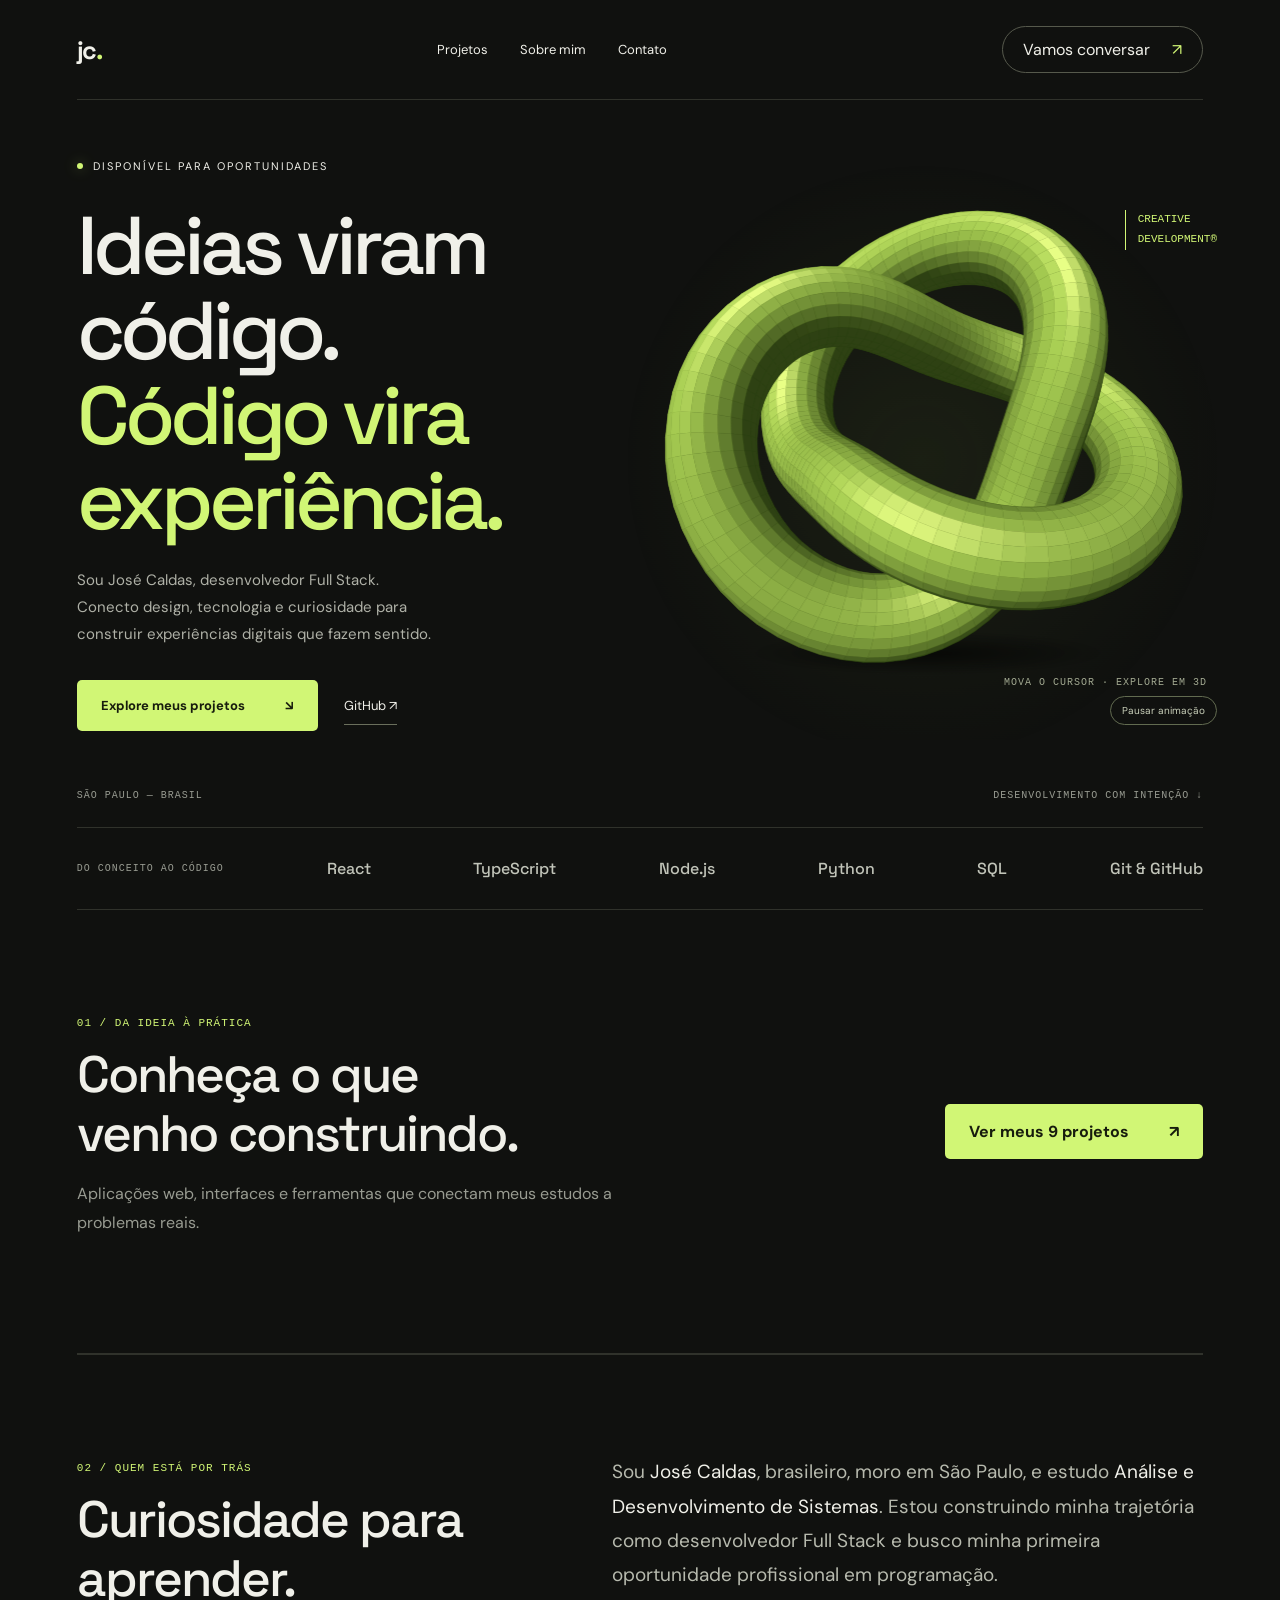
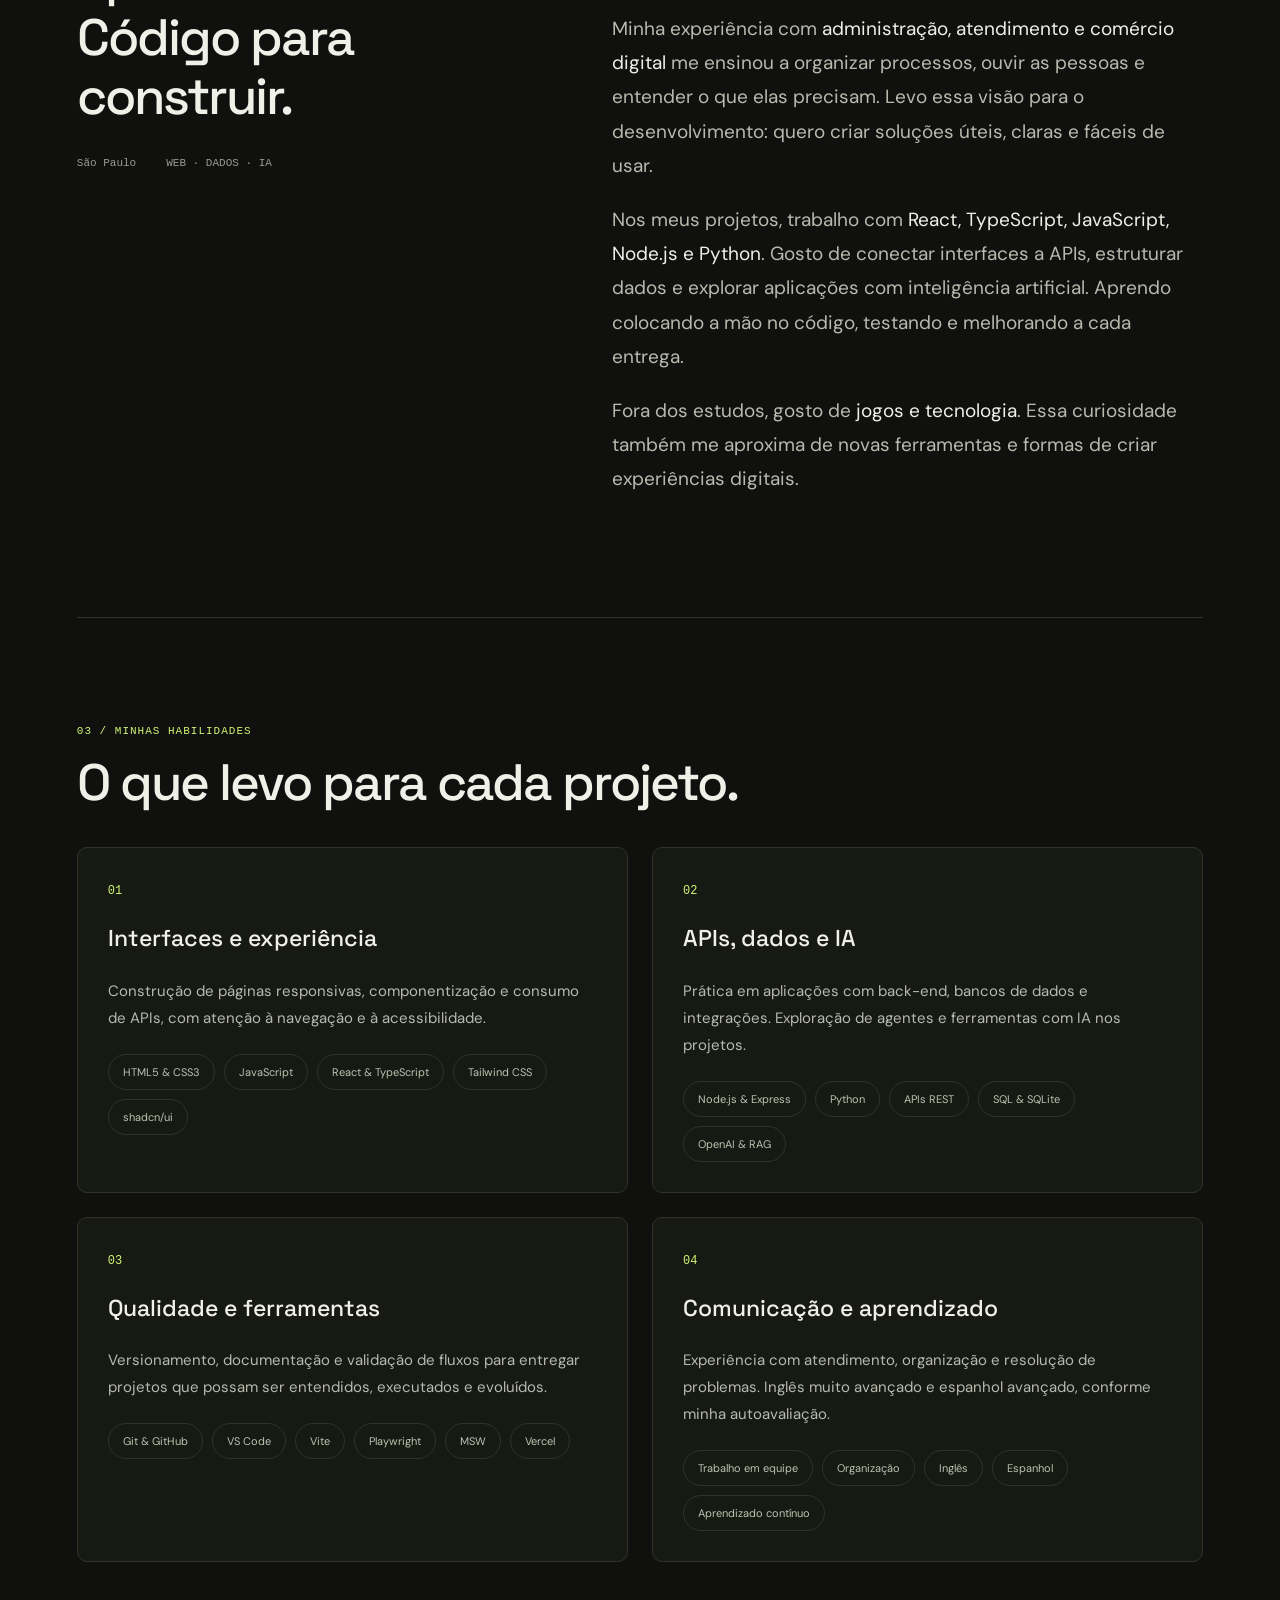
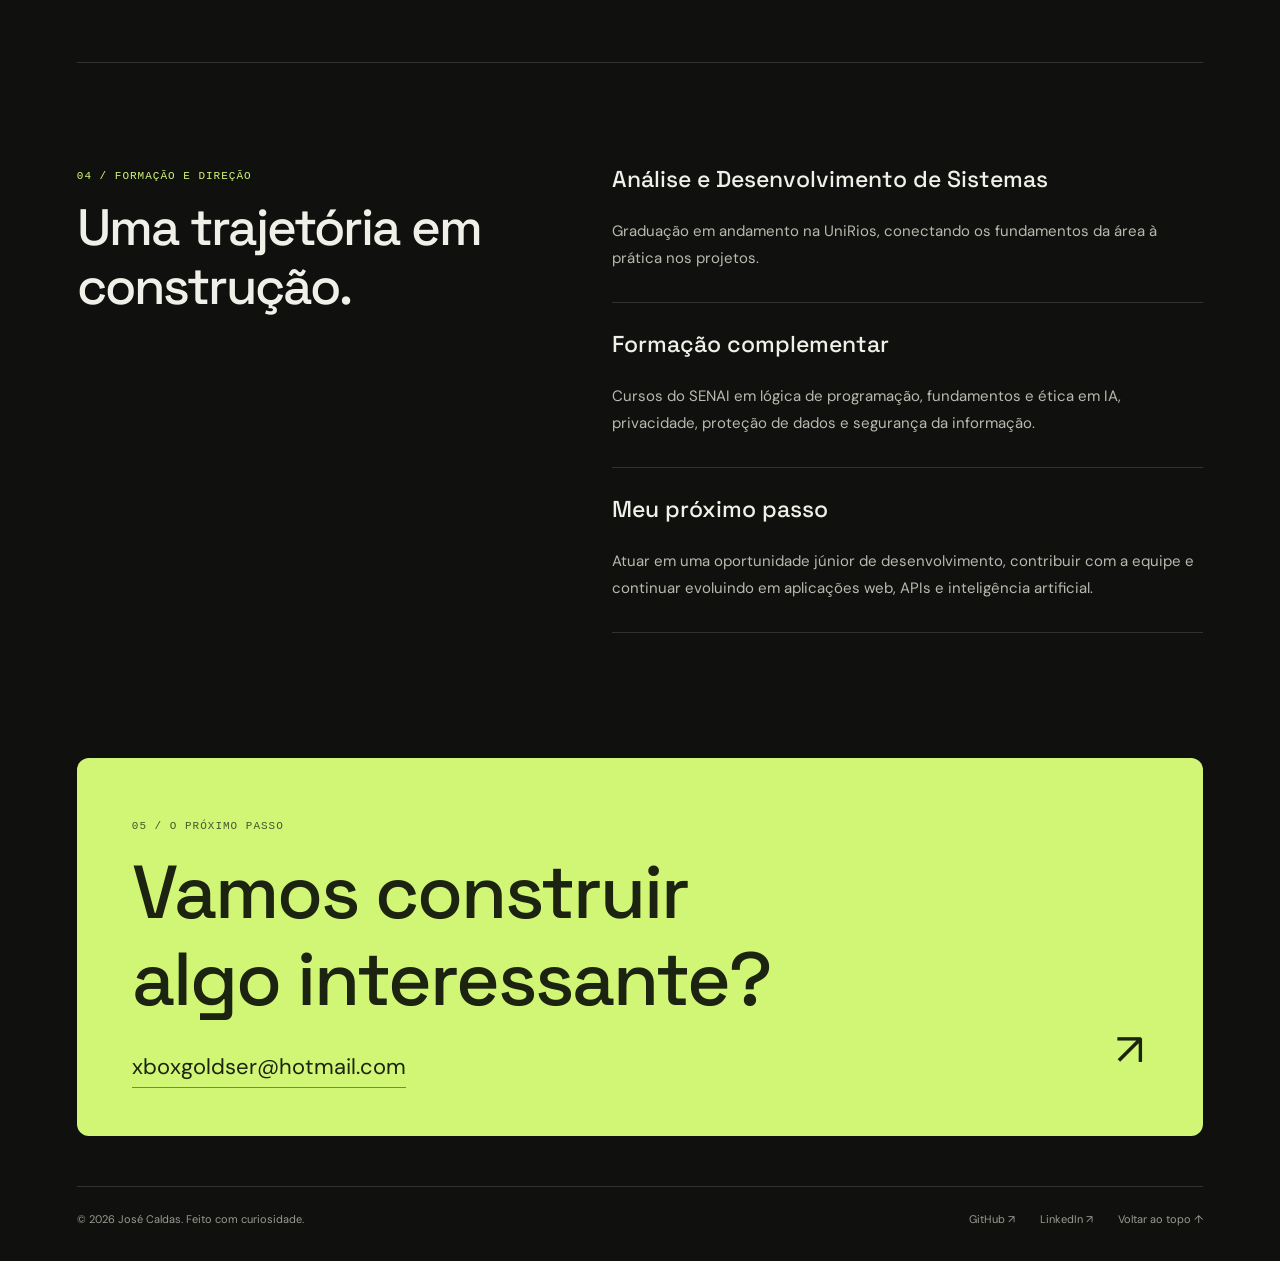
==== commit a2fc67ab: "Atualiza portfolio" ====
--- a/index.html
+++ b/index.html
@@ -68,7 +68,7 @@
           </div>
         </section>
         <div class="hero-bottom">
-          <span>POÁ, SÃO PAULO — BRASIL</span>
+          <span>SÃO PAULO — BRASIL</span>
           <span>DESENVOLVIMENTO COM INTENÇÃO ↓</span>
         </div>
         <div class="techbar">
@@ -98,12 +98,12 @@
             <span class="kicker">02 / QUEM ESTÁ POR TRÁS</span>
             <h2>Curiosidade para aprender.<br />Código para construir.</h2>
             <div class="detail">
-              <span>POÁ / SP</span><span>WEB · DADOS · IA</span>
-            </div>
-          </div>
-          <div>
-            <p>
-              Sou <strong>José Caldas</strong>, brasileiro, moro em Poá, São
+              <span>São Paulo</span><span>WEB · DADOS · IA</span>
+            </div>
+          </div>
+          <div>
+            <p>
+              Sou <strong>José Caldas</strong>, brasileiro, moro em São
               Paulo, e estudo
               <strong>Análise e Desenvolvimento de Sistemas</strong>. Estou
               construindo minha trajetória como desenvolvedor Full Stack e busco
